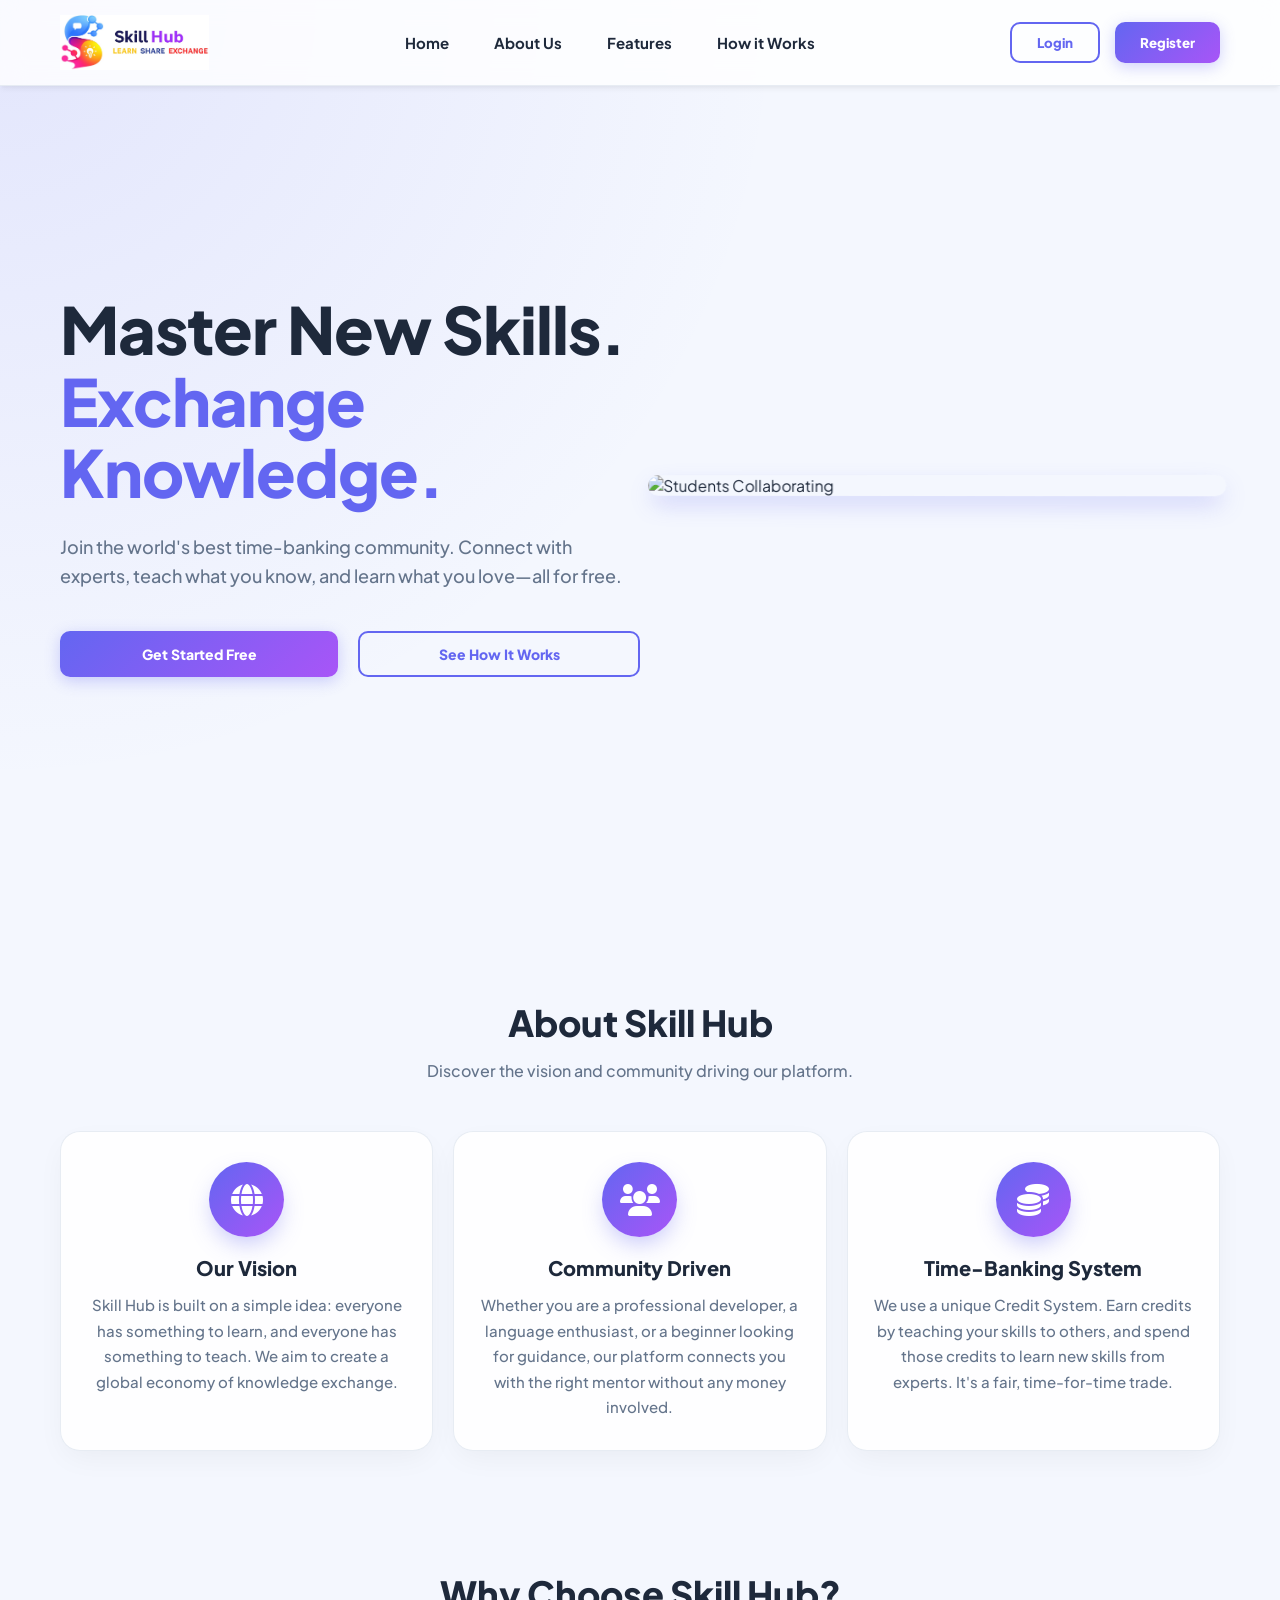
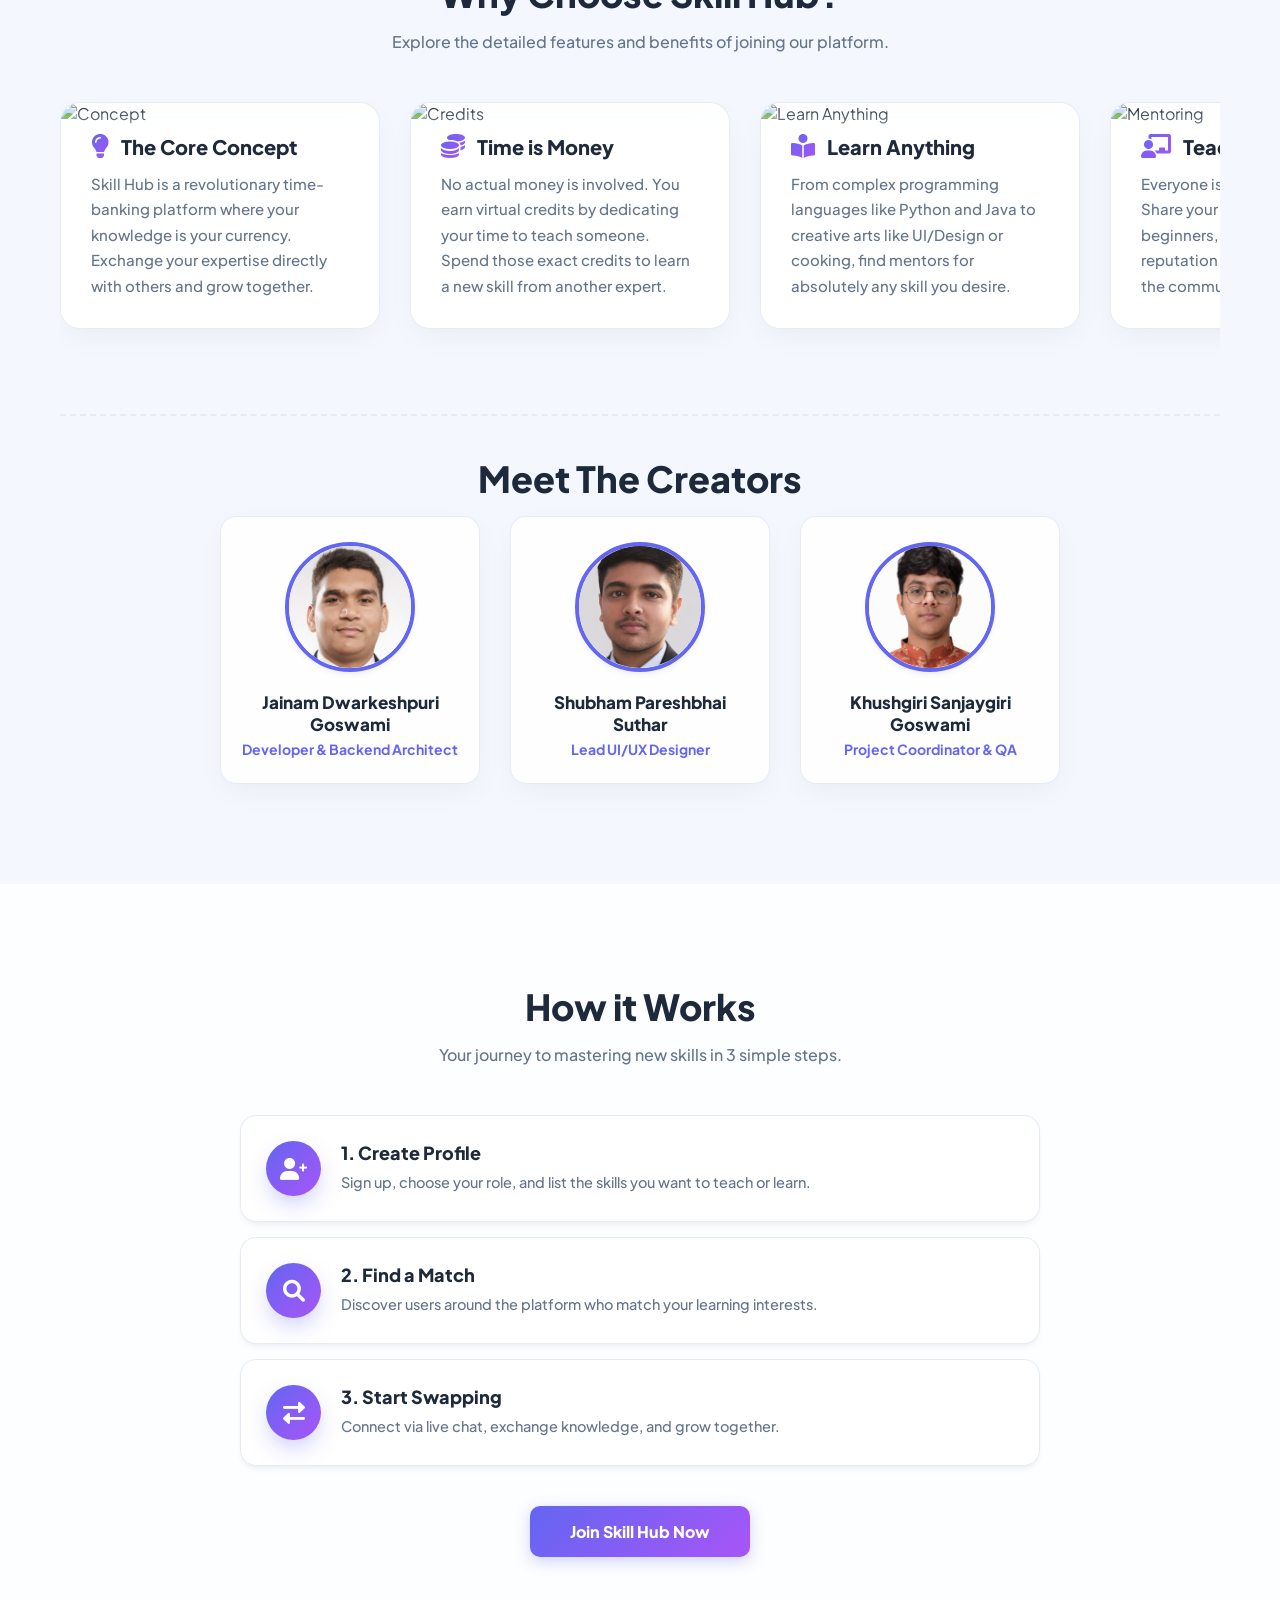
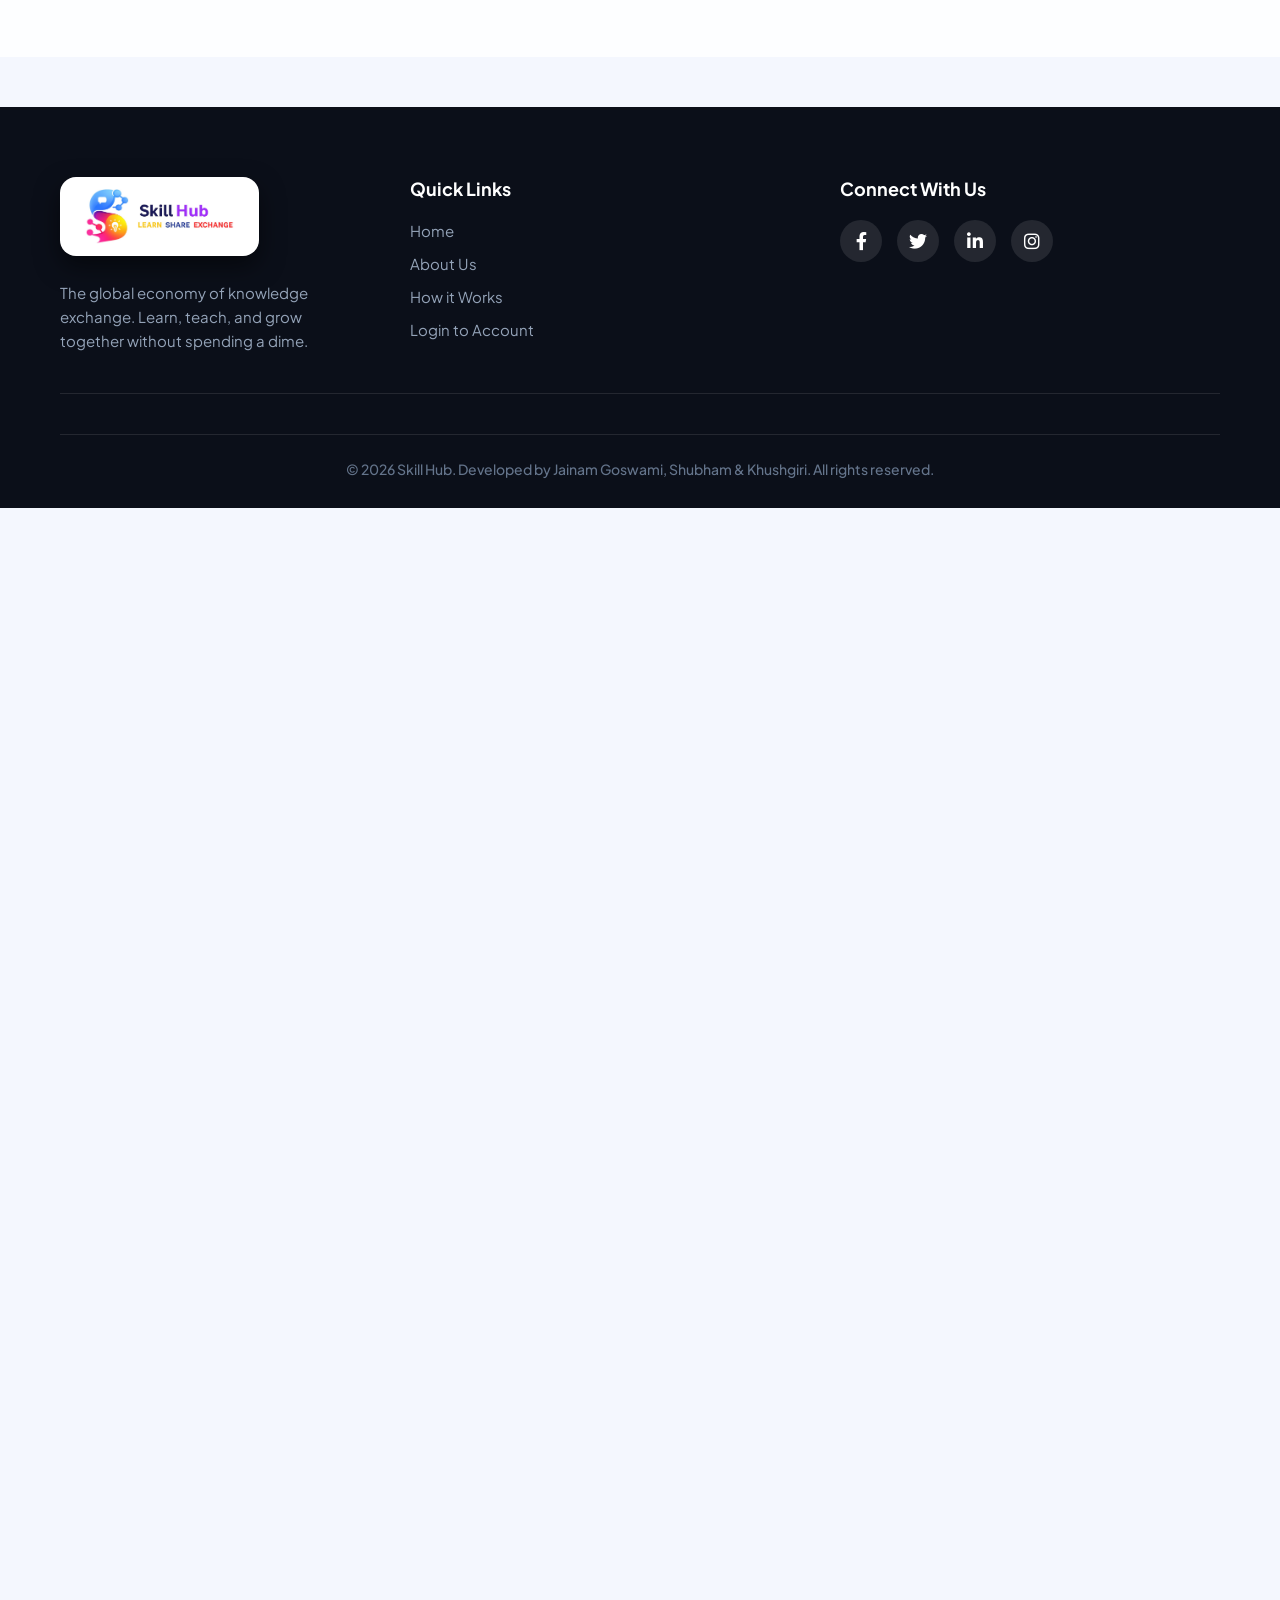
==== dashboard.html @ 265a7695 "Add files via upload" ====
<!DOCTYPE html>
<html lang="en">
<head>
    <meta charset="UTF-8">
    <meta name="viewport" content="width=device-width, initial-scale=1.0">
    <title>Skill Hub - Dashboard</title>
    <link href="https://cdnjs.cloudflare.com/ajax/libs/font-awesome/6.0.0/css/all.min.css" rel="stylesheet">
    <link href="https://fonts.googleapis.com/css2?family=Montserrat:wght@400;500;600;700;800&display=swap" rel="stylesheet">
    <link rel="stylesheet" href="style.css">
</head>
<body>

    <div id="sidebarOverlay" class="sidebar-overlay" onclick="toggleMobileMenu()"></div>

    <div id="dashboardWrapper">
        <div class="sidebar">
            <div class="sidebar-logo" style="padding-left: 0; display: flex; align-items: center; justify-content: center; margin-bottom: 30px; margin-top: 15px; cursor: pointer; text-decoration: none;">
                <div style="display: flex; align-items: center; justify-content: center; transition: 0.3s; width: 100%;" onmouseover="this.style.transform='scale(1.05)'" onmouseout="this.style.transform='scale(1)'">
                    <img src="logo.jpeg" alt="Skill Hub" style="height: 70px; width: auto; max-width: 95%; object-fit: contain; mix-blend-mode: multiply;">
                </div>
            </div>
            
            <div class="menu-label">Menu</div>
            <ul class="sidebar-menu">
                <li><a onclick="switchDashView('view-dashboard', this)" class="active"><i class="fas fa-chart-pie"></i> Overview</a></li>
                <li><a onclick="switchDashView('view-find-skills', this)"><i class="fas fa-search"></i> Discover Skills</a></li>
                <li><a onclick="switchDashView('view-active-swaps', this)"><i class="fas fa-handshake"></i> My Swaps</a></li>
                <li><a onclick="switchDashView('view-messages', this)"><i class="fas fa-comment-dots"></i> Live Chat</a></li>
            </ul>
            <div class="menu-label" style="margin-top: 15px;">Preferences</div>
            <ul class="sidebar-menu">
                <li><a onclick="switchDashView('view-settings', this)"><i class="fas fa-sliders-h"></i> Settings</a></li>
                <li><a id="navProfileLink" onclick="openMyProfile(this)"><i class="fas fa-user-circle"></i> My Profile</a></li>
            </ul>
            
            <div style="position: relative; margin-top: auto; width: 100%;">
                <a href="#" class="sidebar-menu logout-btn" onclick="showLogoutConfirm(event)" style="margin-top: 0;">
                    <i class="fas fa-sign-out-alt"></i> Sign Out
                </a>
                
                <div id="logoutConfirmBox" style="display: none; position: absolute; bottom: calc(100% + 10px); left: 0; width: 100%; background: var(--bg-card); border: 1px solid #ef4444; border-radius: 8px; padding: 12px; box-shadow: 0 5px 15px rgba(239, 68, 68, 0.2); z-index: 100; flex-direction: column; gap: 10px; text-align: center;">
                    <span style="font-size: 13px; font-weight: 700; color: var(--text-main);">Ready to leave?</span>
                    <div style="display: flex; gap: 8px; justify-content: center;">
                        <button onclick="logout()" style="flex: 1; padding: 6px; border-radius: 6px; border: none; background: #ef4444; color: white; cursor: pointer; font-weight: bold; font-size: 12px; transition: 0.2s;">Yes</button>
                        <button onclick="hideLogoutConfirm()" style="flex: 1; padding: 6px; border-radius: 6px; border: 1px solid var(--border-color); background: var(--bg-input); color: var(--text-main); cursor: pointer; font-weight: bold; font-size: 12px; transition: 0.2s;">No</button>
                    </div>
                </div>
            </div>
        </div>

        <div class="main-content">
            <div class="dashboard-header">
                
                <div class="header-left" style="display: flex; align-items: center; gap: 15px; flex: 1; max-width: 600px;">
                    <button id="mobileMenuBtn" class="icon-btn mobile-menu-btn" onclick="toggleMobileMenu()"><i class="fas fa-bars"></i></button>
                    <div class="search-bar" style="width: 100%;">
                        <i class="fas fa-search"></i>
                        <input type="text" id="globalSearchInput" placeholder="Search skills, users, or topics..." autocomplete="off" oninput="handleGlobalSearch(this.value)">
                    </div>
                </div>
                
                <div class="header-actions">
                    <div class="icon-btn" onclick="switchDashView('view-notifications', null)" title="Alerts">
                        <i class="far fa-bell"></i><span class="badge" id="notiBadge">0</span>
                    </div>
                    <div class="user-profile-mini" onclick="openMyProfile(document.getElementById('navProfileLink'))" title="Manage Profile">
                        <img id="dashUserPic" src="" alt="User">
                        <div class="details"><span class="name" id="dashUserName"></span><span class="role">Member</span></div>
                    </div>
                </div>
            </div>

            <div class="dashboard-body">
                
                <div id="view-dashboard" class="view-section active">
                    <div class="dashboard-title-row"><h2>Platform Overview</h2></div>
                    
                    <div class="metrics-grid" style="grid-template-columns: repeat(auto-fit, minmax(200px, 1fr));">
                        
                        <div class="metric-card purple"><div class="metric-top"><span class="metric-title">Available Credits</span><div class="metric-icon"><i class="fas fa-coins"></i></div></div><div class="metric-value" id="statCredits">5</div></div>
                        <div class="metric-card blue"><div class="metric-top"><span class="metric-title">Active Swaps</span><div class="metric-icon"><i class="fas fa-sync-alt"></i></div></div><div class="metric-value" id="statSwaps">0</div></div>
                        
                        <div class="metric-card" style="cursor:pointer; border: 1px solid #ec4899; box-shadow: 0 4px 15px rgba(236,72,153,0.15);" onclick="openAcquiredSkillsModal()">
                            <div class="metric-top">
                                <span class="metric-title">Skills Acquired</span>
                                <div class="metric-icon" style="background: linear-gradient(135deg, rgba(236, 72, 153, 0.2), rgba(219, 39, 119, 0.2)); color: #ec4899;"><i class="fas fa-graduation-cap"></i></div>
                            </div>
                            <div class="metric-value" id="statAcquired">0</div>
                            <p style="font-size: 11px; color: #ec4899; margin-top: 5px; font-weight: 700;">Click to add to profile</p>
                        </div>
                        
                        <div class="metric-card green"><div class="metric-top"><span class="metric-title">Total Visitors</span><div class="metric-icon"><i class="fas fa-eye"></i></div></div><div class="metric-value" id="statVisitors">0</div></div>
                        <div class="metric-card orange"><div class="metric-top"><span class="metric-title">Total Users</span><div class="metric-icon"><i class="fas fa-users"></i></div></div><div class="metric-value" id="statUsers">0</div></div>
                    </div>
                    
                    <div class="dashboard-split-grid" style="display: grid; grid-template-columns: 2fr 1fr; gap: 20px;">
                        <div class="chart-section" style="margin-bottom: 0;">
                            <div class="chart-header"><h3>🔥 Trending Skills on Platform</h3></div>
                            <div class="skills-list" id="trendingSkillsList" style="margin-top: 10px;"></div>
                        </div>
                        <div class="chart-section" style="margin-bottom: 0;">
                            <div class="chart-header"><h3>⚡ Quick Actions</h3></div>
                            <div style="display:flex; flex-direction: column; gap: 15px; margin-top: 15px;">
                                <button class="btn-solid" onclick="switchDashView('view-find-skills', document.querySelectorAll('.sidebar-menu a')[1])"><i class="fas fa-search"></i> Find Mentors</button>
                                <button class="btn-outline" onclick="openMyProfile(document.getElementById('navProfileLink'))"><i class="fas fa-plus"></i> Add New Skill</button>
                            </div>
                        </div>
                    </div>

                    <div class="chart-section" style="margin-top: 25px; margin-bottom: 0;">
                        <div class="chart-header"><h3>🤖 AI Troubleshooter</h3></div>
                        <p style="color: var(--text-muted); font-size: 14px; margin-bottom: 15px;">Ask me anything about the platform, bugs, or how to use features!</p>
                        
                        <div id="aiChatBox" class="chat-box" style="height: 250px; overflow-y: auto; background: var(--bg-input); border-radius: 12px; padding: 15px; border: 1px solid var(--border-color); margin-bottom: 15px; display: flex; flex-direction: column; gap: 10px;">
                            <div class="chat-bubble received" style="align-self: flex-start; background: var(--bg-card); border: 1px solid var(--border-color); color: var(--text-main); padding: 10px 15px; border-radius: 14px; font-size: 14px;">Hi! I'm your Smart Assistant. How can I help you today?</div>
                        </div>

                        <div style="display: flex; gap: 10px;">
                            <input type="text" id="aiUserInput" placeholder="Type your problem here..." autocomplete="off" style="flex: 1; padding: 12px 15px; border-radius: 10px; border: 2px solid var(--border-color); background: var(--bg-card); color: var(--text-main); outline: none; font-size: 14px;" onkeydown="if(event.key === 'Enter') sendAIMessage()">
                            <button onclick="sendAIMessage()" class="btn-solid" style="width: auto; padding: 0 20px; margin: 0; border-radius: 10px;"><i class="fas fa-paper-plane"></i></button>
                        </div>

                        <div class="suggestions" style="margin-top: 15px; display: flex; gap: 10px; flex-wrap: wrap;">
                            <button onclick="quickAIMsg('Login issue')" class="skill-tag" style="border: none; cursor: pointer; padding: 6px 12px; font-size: 12px; height: auto;">Login issue</button>
                            <button onclick="quickAIMsg('Video not working')" class="skill-tag" style="border: none; cursor: pointer; padding: 6px 12px; font-size: 12px; height: auto;">Video not working</button>
                            <button onclick="quickAIMsg('How to earn credits?')" class="skill-tag" style="border: none; cursor: pointer; padding: 6px 12px; font-size: 12px; height: auto;">How to earn credits?</button>
                        </div>
                    </div>
                </div>

                <div id="view-find-skills" class="view-section">
                    <div class="dashboard-title-row"><h2>Discover Skills</h2></div>
                    <div class="dynamic-grid" id="discoverGrid"></div>
                </div>

                <div id="view-active-swaps" class="view-section">
                    <div class="dashboard-title-row"><h2>My Swaps</h2></div>
                    <div class="chart-section" style="background:transparent; border:none; padding:0; box-shadow:none;">
                        <h3 style="margin-bottom: 15px; color: var(--text-main); font-size: 18px;">Your Active & Pending Swaps</h3>
                        <div id="mySwapsList"></div>
                    </div>
                </div>

                <div id="view-messages" class="view-section">
                    <div class="dashboard-title-row"><h2>Live Chat</h2></div>
                    <div class="chat-container">
                        <div class="chat-sidebar" id="chatList"></div>
                        <div class="chat-window">
                            
                            <div class="chat-header" style="display:flex; justify-content:space-between; width:100%;">
                                <div style="display:flex; align-items:center; gap:15px;">
                                    <img id="chatPartnerPic" src="https://cdn-icons-png.flaticon.com/512/149/149071.png" style="display:none;">
                                    <div>
                                        <h3 id="chatPartnerName">Select a conversation</h3>
                                        <span id="chatPartnerStatus" class="status-indicator"></span>
                                    </div>
                                </div>
                                <button id="videoCallBtn" style="display:none; background:var(--primary-gradient); color:white; border:none; padding:8px 15px; border-radius:10px; cursor:pointer; font-weight:bold; box-shadow:var(--shadow-sm); transition:0.3s;"><i class="fas fa-video"></i> Video Call</button>
                            </div>

                            <div class="chat-messages" id="chatMessages">
                                <div style="text-align:center; color:var(--text-muted); margin:auto;">Select a user to start messaging</div>
                            </div>
                            <div class="chat-input-area" id="chatInputArea" style="display:none;">
                                <input type="text" id="chatMessageInput" placeholder="Type a message..." autocomplete="off" onkeydown="if(event.key === 'Enter') sendLiveMessage()">
                                <button onclick="sendLiveMessage()"><i class="fas fa-paper-plane"></i></button>
                            </div>
                        </div>
                    </div>
                </div>

                <div id="view-notifications" class="view-section">
                    <div class="dashboard-title-row"><h2>System Notifications</h2></div>
                    <div id="notificationsList"></div>
                </div>

                <div id="view-profile" class="view-section">
                    <div class="dashboard-title-row"><h2>Manage Profile</h2></div>
                    <div class="chart-section" style="max-width: 700px;">
                        <form onsubmit="handleProfileUpdate(event)" autocomplete="off">
                            <div class="profile-pic-wrapper">
                                <div class="profile-pic-container" onclick="document.getElementById('editProfileInput').click()">
                                    <img id="editProfilePreview" src="" alt="Profile">
                                </div>
                                <input type="file" id="editProfileInput" accept="image/*" onchange="previewEditImage(event)" style="display:none;">
                                <div style="display: flex; gap: 20px; margin-top: 15px; justify-content: center;">
                                    <div class="add-photo-btn" onclick="document.getElementById('editProfileInput').click()" style="margin-top: 0;"><i class="fas fa-image"></i> Upload File</div>
                                    <div class="add-photo-btn" onclick="startCamera()" style="margin-top: 0; color: #10b981;"><i class="fas fa-camera"></i> Live Camera</div>
                                </div>
                            </div>
                            <div style="display: grid; grid-template-columns: 1fr 1fr; gap: 20px;">
                                <div class="input-group" style="margin-bottom: 0;"><i class="fas fa-user left-icon"></i><input type="text" id="editName" autocomplete="off" required></div>
                                <div class="input-group" style="margin-bottom: 0;"><i class="fas fa-envelope left-icon"></i><input type="email" id="editEmail" autocomplete="off" required></div>
                                <div class="input-group" style="margin-bottom: 0;"><i class="fas fa-phone left-icon"></i><input type="tel" id="editPhone" autocomplete="off" required></div>
                                <div class="input-group" style="margin-bottom: 0;"><i class="fas fa-map-marker-alt left-icon"></i><input type="text" id="editAddress" autocomplete="off" required></div>
                            </div>
                            <div class="input-group" style="margin-top: 20px;">
                                <i class="fas fa-laptop-code left-icon"></i>
                                <input type="text" id="editSkillInput" placeholder="Add a new skill & Press Enter" autocomplete="off">
                            </div>
                            <div id="editSkillsList" class="skills-list"></div>
                            <button type="submit" class="btn-submit" style="width: auto; padding: 12px 30px;">Update Profile</button>
                        </form>
                    </div>
                </div>

                <div id="view-settings" class="view-section">
                    <div class="dashboard-title-row"><h2>Account Settings</h2></div>
                    <div class="settings-grid">
                        <div class="chart-section">
                            <h3 class="settings-title"><i class="fas fa-paint-roller" style="color: var(--primary-color);"></i> Appearance & Theme</h3>
                            <div class="setting-row">
                                <div><h4>Dark Mode</h4><p>Switch between light and dark backgrounds.</p></div>
                                <label class="switch"><input type="checkbox" id="darkModeToggle" onchange="toggleDarkMode()"><span class="slider"></span></label>
                            </div>
                            <div style="margin-top: 20px;">
                                <h4 style="color: var(--text-main); font-size: 14px; margin-bottom: 5px; font-weight: 700;">Brand Color</h4>
                                <div style="display: flex; gap: 15px; margin-top: 10px;">
                                    <div class="color-dot" style="background: #4f46e5;" onclick="changeThemeColor('#4f46e5', '#4338ca', 'rgba(79, 70, 229, 0.1)')"></div>
                                    <div class="color-dot" style="background: #2563eb;" onclick="changeThemeColor('#2563eb', '#1d4ed8', 'rgba(37, 99, 235, 0.1)')"></div>
                                    <div class="color-dot" style="background: #059669;" onclick="changeThemeColor('#059669', '#047857', 'rgba(5, 150, 105, 0.1)')"></div>
                                    <div class="color-dot" style="background: #db2777;" onclick="changeThemeColor('#db2777', '#be185d', 'rgba(219, 39, 119, 0.1)')"></div>
                                </div>
                            </div>
                        </div>

                        <div class="chart-section">
                            <h3 class="settings-title"><i class="fas fa-shield-alt" style="color: var(--primary-color);"></i> Security & Privacy</h3>
                            <div class="setting-row">
                                <div><h4>Public Profile</h4><p>Let others see your skills on Discover page.</p></div>
                                <label class="switch"><input type="checkbox" id="publicProfileToggle" onchange="togglePublicProfile(this.checked)"><span class="slider"></span></label>
                            </div>
                            <div class="setting-row">
                                <div><h4>Two-Factor Authentication (2FA)</h4><p>Receive an OTP to login securely.</p></div>
                                <label class="switch"><input type="checkbox" id="toggle2FA" onchange="update2FASetting(this.checked)"><span class="slider"></span></label>
                            </div>
                            <div style="margin-top: 25px; border-top: 1px solid var(--border-color); padding-top: 20px;">
                                <h4>Change Password</h4>
                                <p style="font-size: 12px; color: var(--text-muted); margin-bottom: 15px;">We will send an OTP to your email.</p>
                                <button id="startPassChangeBtn" class="btn-outline" style="width: auto; padding: 8px 16px; margin-top: 0; font-size: 13px;" onclick="initiatePasswordChange()">Send Email OTP</button>
                                
                                <div id="passwordChangeForm" class="hidden" style="margin-top: 20px; background: var(--bg-input); padding: 20px; border-radius: 8px; border: 1px solid var(--border-color);">
                                    <div class="input-group" style="margin-bottom: 15px;">
                                        <i class="fas fa-key left-icon"></i><input type="text" id="passChangeOTP" placeholder="Enter 6-digit OTP sent to Email" autocomplete="off">
                                    </div>
                                    <div class="input-group" style="margin-bottom: 15px;">
                                        <i class="fas fa-lock left-icon"></i><input type="password" id="newPassInput" placeholder="Enter New Password" autocomplete="new-password">
                                        <i class="fas fa-eye eye-icon" onclick="togglePass('newPassInput', this)"></i>
                                    </div>
                                    <button class="btn-submit" style="padding: 10px; font-size: 14px; margin-top: 0;" onclick="verifyAndChangePassword()">Update Password</button>
                                    <p id="passChangeMsg" style="font-size: 13px; font-weight: 600; margin-top: 10px;"></p>
                                </div>
                            </div>
                            <div style="margin-top: 30px; padding-top: 20px; border-top: 1px solid #fca5a5;">
                                <h4 style="color: #ef4444;">Danger Zone</h4>
                                <p style="font-size: 12px; color: var(--text-muted); margin-bottom: 10px;">Permanently delete your account.</p>
                                <button class="danger-btn" onclick="deleteAccount()">Delete Account</button>
                            </div>
                        </div>
                    </div>
                </div>

            </div>
        </div>
    </div>

    <div id="acquiredSkillsModal" class="hidden" style="position: fixed; top: 0; left: 0; width: 100%; height: 100%; background: rgba(0,0,0,0.8); z-index: 999999; display:none; align-items: center; justify-content: center; backdrop-filter: blur(8px);">
        <div class="crisp-card" style="width: 90%; max-width: 500px; padding: 30px; position: relative; animation: popIn 0.3s ease;">
            <i class="fas fa-times" style="position: absolute; top: 20px; right: 20px; cursor: pointer; color: var(--text-muted);" onclick="closeAcquiredSkillsModal()"></i>
            <h2 style="margin-bottom: 10px; color: #ec4899;"><i class="fas fa-graduation-cap"></i> Skills Acquired</h2>
            <p style="color: var(--text-muted); font-size: 14px; margin-bottom: 20px;">Skills you have learned. Click 'Add' to start teaching them!</p>
            <div id="acquiredListContainer" style="display: flex; flex-direction: column; gap: 10px; max-height: 300px; overflow-y: auto; padding-right: 10px;">
                </div>
            <div style="margin-top: 25px; border-top: 1px solid var(--border-color); padding-top: 20px; display: flex; justify-content: flex-end;">
                <button class="btn-outline" style="width: auto; margin-top: 0; border-color: #ec4899; color: #ec4899;" onclick="closeAcquiredSkillsModal()">Close</button>
            </div>
        </div>
    </div>

    <div id="topicSelectionModal" class="hidden" style="position: fixed; top: 0; left: 0; width: 100%; height: 100%; background: rgba(0,0,0,0.8); z-index: 999999; display:none; align-items: center; justify-content: center; backdrop-filter: blur(8px);">
        <div class="crisp-card" style="width: 90%; max-width: 500px; padding: 30px; position: relative; animation: popIn 0.3s ease;">
            <i class="fas fa-times" style="position: absolute; top: 20px; right: 20px; cursor: pointer; color: var(--text-muted);" onclick="closeTopicModal()"></i>
            <h2 style="margin-bottom: 10px; color: var(--primary-color);">Select a Topic</h2>
            <p style="color: var(--text-muted); font-size: 14px; margin-bottom: 20px;">What part of <strong id="modalSkillName">Skill</strong> would you like to learn?</p>
            <div id="topicListContainer" style="display: flex; flex-direction: column; gap: 10px; max-height: 300px; overflow-y: auto; padding-right: 10px;">
            </div>
            <div style="margin-top: 25px; border-top: 1px solid var(--border-color); padding-top: 20px; display: flex; justify-content: flex-end;">
                <button class="btn-outline" style="width: auto; margin-top: 0;" onclick="closeTopicModal()">Cancel</button>
            </div>
        </div>
    </div>

    <div id="scheduleModal" class="hidden" style="position: fixed; top: 0; left: 0; width: 100%; height: 100%; background: rgba(0,0,0,0.8); z-index: 999999; display:none; align-items: flex-end; justify-content: center; backdrop-filter: blur(8px);">
        <div class="app-modal-card">
            <i class="fas fa-minus" style="position: absolute; top: 10px; left: 50%; transform: translateX(-50%); font-size: 24px; color: var(--text-muted); opacity: 0.5;"></i>
            <i class="fas fa-times" style="position: absolute; top: 20px; right: 20px; cursor: pointer; color: var(--text-muted);" onclick="closeScheduleModal()"></i>
            <h2 style="margin-bottom: 10px; color: var(--primary-color); margin-top: 15px;"><i class="fas fa-calendar-check"></i> Schedule Session</h2>
            <p style="color: var(--text-muted); font-size: 14px; margin-bottom: 25px;">Select a convenient date and time to teach this skill. The learner will have to confirm this time.</p>

            <div class="schedule-inputs">
                <input type="date" id="scheduleDate" required>
                <input type="time" id="scheduleTime" required>
            </div>

            <div style="margin-top: 25px; border-top: 1px solid var(--border-color); padding-top: 20px; display: flex; justify-content: space-between; align-items: center;">
                <button class="btn-outline" style="width: auto; margin-top: 0; padding: 10px 20px;" onclick="closeScheduleModal()">Cancel</button>
                <button class="btn-solid" style="width: auto; margin-top: 0; padding: 10px 20px;" onclick="confirmSchedule()">Send Request</button>
            </div>
        </div>
    </div>

    <div id="reviewModal" class="hidden" style="position: fixed; top: 0; left: 0; width: 100%; height: 100%; background: rgba(0,0,0,0.8); z-index: 999999; display:none; align-items: center; justify-content: center; backdrop-filter: blur(8px);">
        <div class="crisp-card" style="width: 90%; max-width: 400px; padding: 30px; position: relative; animation: popIn 0.3s ease;">
            <i class="fas fa-times" style="position: absolute; top: 20px; right: 20px; cursor: pointer; color: var(--text-muted);" onclick="closeReviewModal()"></i>
            <h2 style="margin-bottom: 10px; color: var(--primary-color);">Rate Your Session</h2>
            <p style="color: var(--text-muted); font-size: 14px; margin-bottom: 20px;">Please rate your experience with <strong id="reviewPartnerName"></strong>. This is compulsory to end the session.</p>
            
            <div style="display: flex; justify-content: center; gap: 10px; margin-bottom: 20px;" id="starRatingContainer">
                <i class="far fa-star review-star" id="star-1" onclick="setRating(1)" style="font-size: 30px; cursor: pointer; color: #fbbf24;"></i>
                <i class="far fa-star review-star" id="star-2" onclick="setRating(2)" style="font-size: 30px; cursor: pointer; color: #fbbf24;"></i>
                <i class="far fa-star review-star" id="star-3" onclick="setRating(3)" style="font-size: 30px; cursor: pointer; color: #fbbf24;"></i>
                <i class="far fa-star review-star" id="star-4" onclick="setRating(4)" style="font-size: 30px; cursor: pointer; color: #fbbf24;"></i>
                <i class="far fa-star review-star" id="star-5" onclick="setRating(5)" style="font-size: 30px; cursor: pointer; color: #fbbf24;"></i>
            </div>
            <input type="hidden" id="selectedRating" value="0">
            
            <textarea id="reviewComment" placeholder="Write a short review... (Optional)" style="width: 100%; height: 80px; padding: 10px; border-radius: 8px; border: 1px solid var(--border-color); background: var(--bg-input); color: var(--text-main); outline: none; margin-bottom: 20px;"></textarea>
            
            <button id="submitReviewBtn" class="btn-solid" style="width: 100%; padding: 12px; margin: 0;" onclick="submitReviewAndEnd()">Submit & End Session</button>
        </div>
    </div>

    <div id="cameraModal" class="hidden" style="position: fixed; top: 0; left: 0; width: 100%; height: 100%; background: rgba(0,0,0,0.85); z-index: 99999; flex-direction: column; align-items: center; justify-content: center;">
        <h3 style="color: white; margin-bottom: 20px; font-size: 24px;">Smile! 😊</h3>
        <video id="cameraFeed" autoplay playsinline style="width: 100%; max-width: 320px; border-radius: 50%; aspect-ratio: 1/1; object-fit: cover; border: 4px solid #10b981; background: #000; transform: scaleX(-1);"></video>
        <div style="display: flex; gap: 20px; margin-top: 30px;">
            <button type="button" class="btn-submit" onclick="takeSnapshot()" style="width: auto; padding: 12px 25px; margin: 0; background: #10b981;"><i class="fas fa-camera"></i> Capture</button>
            <button type="button" class="btn-submit" onclick="stopCamera()" style="width: auto; padding: 12px 25px; margin: 0; background: #ef4444;"><i class="fas fa-times"></i> Cancel</button>
        </div>
    </div>

    <div id="incomingCallModal" style="display:none; position: fixed; top: 30px; right: 30px; background: var(--bg-card); padding: 25px; border-radius: 15px; border: 2px solid var(--primary-color); box-shadow: 0 10px 30px rgba(99, 102, 241, 0.4); z-index: 999999; flex-direction: column; align-items: center; gap: 15px; animation: slideInRight 0.3s ease;">
        <div style="display: flex; align-items: center; gap: 15px;">
            <div style="width: 50px; height: 50px; background: var(--primary-light); color: var(--primary-color); border-radius: 50%; display: flex; align-items: center; justify-content: center; font-size: 24px; animation: popIn 1s infinite alternate;"><i class="fas fa-video"></i></div>
            <div>
                <h4 style="color: var(--text-main); margin-bottom: 5px;">Incoming Video Call</h4>
                <p id="callerNameText" style="color: var(--text-muted); font-size: 14px; font-weight: bold;">User is calling...</p>
            </div>
        </div>
        <div style="display: flex; gap: 10px; width: 100%;">
            <button onclick="acceptCall()" style="flex: 1; padding: 10px; background: #10b981; color: white; border: none; border-radius: 8px; font-weight: bold; cursor: pointer; box-shadow: 0 4px 10px rgba(16,185,129,0.3);"><i class="fas fa-phone"></i> Accept</button>
            <button onclick="rejectCall()" style="flex: 1; padding: 10px; background: #ef4444; color: white; border: none; border-radius: 8px; font-weight: bold; cursor: pointer; box-shadow: 0 4px 10px rgba(239,68,68,0.3);"><i class="fas fa-phone-slash"></i> Decline</button>
        </div>
    </div>

    <div id="videoCallModal" style="display:none; position: fixed; top: 0; left: 0; width: 100%; height: 100%; background: rgba(11,15,25,0.95); z-index: 9999999; flex-direction: column; align-items: center; justify-content: center; backdrop-filter: blur(10px);">
        
        <div id="smartNotesPanel" class="notes-panel" style="display:none;">
            <div style="display:flex; justify-content:space-between; align-items:center; margin-bottom:10px;">
                <h3 style="color:#10b981; font-size:16px; margin:0;"><i class="fas fa-book-open"></i> AI Smart Notes</h3>
                <i class="fas fa-times" style="color:white; cursor:pointer; font-size:18px;" onclick="toggleNotesPanel()"></i>
            </div>
            <div class="notes-img-container">
                <img id="currentNoteImg" src="" style="max-width:100%; max-height:100%; object-fit:contain; width: 100%;">
            </div>
            <div style="display:flex; justify-content:space-between; align-items:center;">
                <button onclick="prevNote()" class="notes-btn"><i class="fas fa-chevron-left"></i> Prev</button>
                <span id="notePageIndicator" style="color:white; font-size:13px; font-weight:bold;">0 / 0</span>
                <button onclick="nextNote()" class="notes-btn">Next <i class="fas fa-chevron-right"></i></button>
            </div>
            
            <div style="text-align: center; margin-top: 15px;">
                <button onclick="downloadCurrentNote()" class="btn-solid" style="width:auto; padding:8px 20px; font-size:13px; border-radius:8px;"><i class="fas fa-file-pdf"></i> Download PDF</button>
            </div>
        </div>
        <input type="file" id="notesUploader" accept="image/*" multiple style="display:none;" onchange="handleNotesUpload(event)">

        <h2 id="callStatusText" style="color: white; margin-bottom: 20px;">Calling...</h2>
        <div style="position: relative; width: 90%; max-width: 1000px; height: 70vh; background: #000; border-radius: 20px; overflow: hidden; box-shadow: 0 10px 40px rgba(0,0,0,0.6); border: 1px solid rgba(255,255,255,0.1);">
            <video id="remoteVideo" autoplay playsinline style="width: 100%; height: 100%; object-fit: cover;"></video>
            <video id="localVideo" autoplay playsinline muted style="position: absolute; bottom: 20px; right: 20px; width: 150px; height: 200px; object-fit: cover; border-radius: 12px; border: 3px solid var(--primary-color); background: #222; transform: scaleX(-1); box-shadow: 0 5px 15px rgba(0,0,0,0.5);"></video>
        </div>
        
        <div id="aiTranslatorControls" style="background: rgba(15, 23, 42, 0.85); padding: 10px 20px; border-radius: 12px; display: flex; gap: 15px; align-items: center; justify-content: center; margin-top: 20px; border: 1px solid rgba(255,255,255,0.2);">
            <div>
                <label style="color: #94a3b8; font-size: 11px; display: block; margin-bottom: 3px;">I Speak:</label>
                <select id="myLanguage" style="background: #1e293b; color: white; border: 1px solid #475569; border-radius: 5px; padding: 5px; font-size: 12px; outline: none;">
                    <option value="hi-IN">Hindi</option>
                    <option value="en-US">English</option>
                    <option value="gu-IN">Gujarati</option>
                </select>
            </div>
            
            <div>
                <label style="color: #94a3b8; font-size: 11px; display: block; margin-bottom: 3px;">Translate To:</label>
                <select id="targetLanguage" style="background: #1e293b; color: white; border: 1px solid #475569; border-radius: 5px; padding: 5px; font-size: 12px; outline: none;">
                    <option value="en-US">English</option>
                    <option value="hi-IN">Hindi</option>
                    <option value="gu-IN">Gujarati</option>
                </select>
            </div>

            <button id="toggleAIBtn" onclick="toggleAITranslator()" style="background: var(--primary-color); color: white; border: none; padding: 10px 15px; border-radius: 8px; cursor: pointer; font-weight: 600; font-size: 13px; transition: 0.3s; margin-top: 10px;">
                <i class="fas fa-robot"></i> AI OFF
            </button>
        </div>
        
        <div style="display: flex; gap: 30px; margin-top: 30px;">
            
            <button id="uploadNotesBtn" onclick="document.getElementById('notesUploader').click()" style="width: 65px; height: 65px; border-radius: 50%; border: none; background: #3b82f6; color: white; font-size: 24px; cursor: pointer; box-shadow: 0 5px 15px rgba(59,130,246,0.4); transition: 0.3s; display: none; align-items: center; justify-content: center; position: relative;" title="Upload Notes"><i class="fas fa-upload"></i></button>
            <button id="viewNotesBtn" onclick="toggleNotesPanel()" style="width: 65px; height: 65px; border-radius: 50%; border: none; background: #10b981; color: white; font-size: 24px; cursor: pointer; box-shadow: 0 5px 15px rgba(16,185,129,0.4); transition: 0.3s; display: none; align-items: center; justify-content: center; position: relative;" title="View Notes"><i class="fas fa-book"></i><span id="notesBadge" style="position:absolute; top:-2px; right:-2px; background:#ef4444; width:18px; height:18px; border-radius:50%; font-size:11px; display:none; align-items:center; justify-content:center; border:2px solid #000;">!</span></button>

            <button id="toggleMicBtn" onclick="toggleMic()" style="width: 65px; height: 65px; border-radius: 50%; border: none; background: var(--bg-card); color: var(--primary-color); font-size: 24px; cursor: pointer; box-shadow: 0 5px 15px rgba(0,0,0,0.2); transition: 0.3s; display: flex; align-items: center; justify-content: center;"><i class="fas fa-microphone"></i></button>
            
            <button id="toggleCamBtn" onclick="toggleCamera()" style="width: 65px; height: 65px; border-radius: 50%; border: none; background: var(--bg-card); color: var(--primary-color); font-size: 24px; cursor: pointer; box-shadow: 0 5px 15px rgba(0,0,0,0.2); transition: 0.3s; display: flex; align-items: center; justify-content: center;"><i class="fas fa-video"></i></button>
            
            <button onclick="endCall()" style="width: 65px; height: 65px; border-radius: 50%; border: none; background: #ef4444; color: white; font-size: 26px; cursor: pointer; box-shadow: 0 5px 15px rgba(239,68,68,0.4); transition: 0.3s; display: flex; align-items: center; justify-content: center;"><i class="fas fa-phone" style="transform: rotate(135deg);"></i></button>
        </div>
    </div>

  <script src="https://cdn.socket.io/4.7.5/socket.io.min.js"></script>
    <script src="config.js?v=18"></script>
    <script src="dashboard.js?v=18"></script>
</body>
</html>
---- style.css ----
/* =========================================
   PREMIUM SAAS THEME VARIABLES & ALL CSS
   ========================================= */
@import url('https://fonts.googleapis.com/css2?family=Plus+Jakarta+Sans:wght@400;500;600;700;800&display=swap');

html {
    scroll-behavior: smooth; 
}

:root {
    --primary-color: #6366f1; 
    --primary-hover: #4f46e5;
    --primary-gradient: linear-gradient(135deg, #6366f1 0%, #a855f7 100%);
    --primary-light: rgba(99, 102, 241, 0.12);
    
    --bg-main: #f4f7fe; 
    --bg-card: rgba(255, 255, 255, 0.85); 
    --bg-input: #ffffff;
    
    --text-main: #1e293b;
    --text-muted: #64748b;
    --border-color: rgba(226, 232, 240, 0.8);
    
    --sidebar-bg: rgba(255, 255, 255, 0.75);
    --header-bg: rgba(255, 255, 255, 0.8);
    --glass-blur: blur(16px);
    
    --shadow-sm: 0 4px 6px -1px rgba(0, 0, 0, 0.05), 0 2px 4px -1px rgba(0, 0, 0, 0.03);
    --shadow-glow: 0 10px 25px -5px rgba(99, 102, 241, 0.4);
    --shadow-card: 0 10px 30px -5px rgba(0, 0, 0, 0.05);
}

body.dark-theme {
    --bg-main: #0b0f19;
    --bg-card: rgba(17, 24, 39, 0.7);
    --bg-input: rgba(31, 41, 55, 0.8);
    --text-main: #f8fafc;
    --text-muted: #94a3b8;
    --border-color: rgba(255, 255, 255, 0.08);
    --sidebar-bg: rgba(11, 15, 25, 0.85);
    --header-bg: rgba(11, 15, 25, 0.85);
    --shadow-sm: 0 4px 6px -1px rgba(0, 0, 0, 0.3);
    --shadow-card: 0 10px 30px -5px rgba(0, 0, 0, 0.5);
    --shadow-glow: 0 10px 25px -5px rgba(99, 102, 241, 0.5);
}

body.dark-theme .sidebar-logo img {
    filter: brightness(1.2) contrast(1.1);
    background: #ffffff; 
    padding: 5px;
    border-radius: 8px;
    box-shadow: 0 0 15px rgba(255, 255, 255, 0.1);
}

* { margin: 0; padding: 0; box-sizing: border-box; font-family: 'Plus Jakarta Sans', 'Montserrat', sans-serif; }
body { width: 100%; background: var(--bg-main); color: var(--text-main); transition: background 0.4s ease, color 0.4s ease; }

::-webkit-scrollbar { width: 8px; }
::-webkit-scrollbar-track { background: transparent; }
::-webkit-scrollbar-thumb { background: rgba(99, 102, 241, 0.3); border-radius: 10px; }
::-webkit-scrollbar-thumb:hover { background: rgba(99, 102, 241, 0.6); }

/* =======================================
   🟢 NAYA SAAS LANDING PAGE STYLES
   ======================================= */
.saas-navbar {
    position: fixed;
    top: 0; left: 0; width: 100%;
    display: flex; justify-content: space-between; align-items: center;
    padding: 15px 60px;
    background: var(--header-bg); 
    backdrop-filter: blur(12px); -webkit-backdrop-filter: blur(12px);
    border-bottom: 1px solid var(--border-color);
    z-index: 1000;
    box-shadow: var(--shadow-sm);
}

.saas-nav-links { list-style: none; display: flex; gap: 45px; margin: 0; padding: 0; }
.saas-nav-links a { text-decoration: none; color: var(--text-main); font-weight: 700; font-size: 15px; transition: 0.3s; }
.saas-nav-links a:hover { color: var(--primary-color); }

.saas-nav-buttons { display: flex; gap: 15px; }
.nav-btn-outline { padding: 10px 25px; border: 2px solid var(--primary-color); color: var(--primary-color); background: transparent; border-radius: 10px; font-weight: 800; cursor: pointer; transition: 0.3s; }
.nav-btn-outline:hover { background: var(--primary-color); color: white; box-shadow: var(--shadow-glow); }
.nav-btn-solid { padding: 10px 25px; background: var(--primary-gradient); color: white; border: none; border-radius: 10px; font-weight: 800; cursor: pointer; transition: 0.3s; box-shadow: 0 4px 15px rgba(99,102,241,0.3); }
.nav-btn-solid:hover { transform: translateY(-2px); box-shadow: var(--shadow-glow); }

.hero-section {
    display: flex; align-items: center; justify-content: space-between;
    padding: 150px 60px 80px; min-height: 100vh;
    background: radial-gradient(circle at top left, var(--primary-light), transparent 50%);
}
.hero-content { flex: 1; max-width: 600px; }
.hero-content h1 { font-size: 65px; font-weight: 800; line-height: 1.1; margin-bottom: 25px; color: var(--text-main); letter-spacing: -1px;}
.hero-content p { font-size: 18px; color: var(--text-muted); line-height: 1.6; margin-bottom: 40px; font-weight: 500;}
.hero-actions { display: flex; gap: 20px; }
.hero-btn { padding: 16px 35px; font-size: 16px; width: auto; margin: 0; }

.hero-image { flex: 1; display: flex; justify-content: flex-end; }
.hero-image img { width: 100%; max-width: 650px; border-radius: 20px; box-shadow: var(--shadow-glow); transform: perspective(1000px) rotateY(-5deg); transition: 0.5s;}
.hero-image img:hover { transform: perspective(1000px) rotateY(0deg) scale(1.02); }

.landing-section { padding: 100px 60px; }
.section-title { text-align: center; font-size: 36px; font-weight: 800; color: var(--text-main); margin-bottom: 15px; }
.section-subtitle { text-align: center; color: var(--text-muted); margin-bottom: 50px; font-size: 16px; font-weight: 500; }

.about-grid { 
    display: flex; 
    flex-wrap: nowrap; 
    overflow-x: auto; 
    gap: 30px; 
    padding-bottom: 25px; 
    scroll-snap-type: x mandatory; 
    -webkit-overflow-scrolling: touch;
}
.about-grid::-webkit-scrollbar { height: 10px; }
.about-grid::-webkit-scrollbar-track { background: var(--border-color); border-radius: 10px; }
.about-grid::-webkit-scrollbar-thumb { background: var(--primary-color); border-radius: 10px; }

.about-image-card { 
    flex: 0 0 320px; 
    scroll-snap-align: start;
    background: var(--bg-card); 
    backdrop-filter: var(--glass-blur); 
    border: 1px solid var(--border-color); 
    border-radius: 20px; 
    overflow: hidden; 
    box-shadow: var(--shadow-card); 
    transition: all 0.4s ease; 
}
.about-image-card:hover { transform: translateY(-8px); box-shadow: 0 20px 40px -10px rgba(0,0,0,0.15); border-color: rgba(99, 102, 241, 0.3); }
.about-image-card img { width: 100%; height: 200px; object-fit: cover; transition: 0.5s; }
.about-image-card:hover img { transform: scale(1.05); }
.about-image-card .card-content { padding: 30px; background: linear-gradient(to top, var(--bg-card) 80%, transparent); position: relative; z-index: 2; margin-top: -20px; border-radius: 20px 20px 0 0;}
.about-image-card .card-content h3 { font-size: 20px; color: var(--text-main); margin-bottom: 12px; font-weight: 800; display: flex; align-items: center; gap: 12px; }
.about-image-card .card-content h3 i { color: transparent; background: var(--primary-gradient); -webkit-background-clip: text; font-size: 24px; }
.about-image-card .card-content p { font-size: 15px; color: var(--text-muted); line-height: 1.7; font-weight: 500; }

.saas-footer { background: #0b0f19; color: white; padding: 60px 60px 20px; margin-top: 50px; }
.footer-content { display: flex; justify-content: space-between; flex-wrap: wrap; gap: 40px; margin-bottom: 40px; border-bottom: 1px solid rgba(255,255,255,0.1); padding-bottom: 40px; }
.footer-logo-col { max-width: 300px; }
.footer-logo-img { height: 60px; border-radius: 10px; margin-bottom: 15px; background: white; padding: 5px; }
.footer-logo-col p { color: #94a3b8; font-size: 14px; line-height: 1.6; }
.footer-links-col h4, .footer-social-col h4 { font-size: 18px; font-weight: 700; margin-bottom: 20px; color: white; }
.footer-links-col ul { list-style: none; padding: 0; }
.footer-links-col ul li { margin-bottom: 10px; }
.footer-links-col ul li a { color: #94a3b8; text-decoration: none; transition: 0.3s; font-size: 15px; }
.footer-links-col ul li a:hover { color: var(--primary-color); padding-left: 5px; }
.social-icons { display: flex; gap: 15px; }
.social-icons a { width: 40px; height: 40px; border-radius: 50%; background: rgba(255,255,255,0.1); display: flex; align-items: center; justify-content: center; color: white; text-decoration: none; transition: 0.3s; font-size: 18px; }
.social-icons a:hover { background: var(--primary-gradient); transform: translateY(-3px); box-shadow: 0 5px 15px rgba(99,102,241,0.4); }
.footer-bottom { text-align: center; color: #64748b; font-size: 13px; font-weight: 500; }

.back-home-btn { position: absolute; top: 30px; left: 30px; z-index: 100; padding: 10px 20px; background: rgba(255,255,255,0.2); border: 1px solid rgba(255,255,255,0.4); color: white; border-radius: 10px; cursor: pointer; font-weight: bold; backdrop-filter: blur(10px); transition: 0.3s; }
.back-home-btn:hover { background: white; color: var(--primary-color); }


/* ================= Auth Layout (Centered Glassmorphism) ================= */
#authWrapper { 
    display: flex; 
    width: 100%; 
    height: 100vh; 
    overflow: hidden; 
    justify-content: center; 
    align-items: center; 
    position: relative;
}

.left-section { flex: 1.2; background: url('https://images.unsplash.com/photo-1522202176988-66273c2fd55f?q=80&w=2071&auto=format&fit=crop') no-repeat center center/cover; position: relative; display: flex; align-items: center; padding: 80px; color: white; }
.overlay { position: absolute; top: 0; left: 0; width: 100%; height: 100%; background: linear-gradient(135deg, rgba(11, 15, 25, 0.9) 0%, rgba(99, 102, 241, 0.8) 100%); z-index: 1; }
.content-box { position: relative; z-index: 2; max-width: 600px; color: #fff; animation: fadeUp 0.8s ease-out; }
.content-box h1 { font-size: 60px; font-weight: 800; line-height: 1.1; margin-bottom: 25px; letter-spacing: -1px; text-shadow: 0 4px 20px rgba(0,0,0,0.3); }
.content-box p { font-size: 18px; line-height: 1.6; opacity: 0.9; }
.right-section { flex: 0.8; background: var(--bg-card); overflow-y: auto; position: relative; backdrop-filter: var(--glass-blur); -webkit-backdrop-filter: var(--glass-blur); }
.top-scroll-mask { position: sticky; top: 0; left: 0; width: 100%; height: 60px; background: inherit; z-index: 90; backdrop-filter: var(--glass-blur); border-bottom: 1px solid var(--border-color); }

.auth-glass-card {
    position: relative; 
    z-index: 10; 
    width: 100%; 
    max-width: 480px; 
    background: var(--bg-card); 
    backdrop-filter: blur(25px); 
    -webkit-backdrop-filter: blur(25px); 
    border-radius: 24px; 
    padding: 30px; 
    box-shadow: 0 25px 50px -12px rgba(0,0,0,0.5); 
    border: 1px solid rgba(255,255,255,0.2); 
    max-height: 95vh; 
    overflow-y: auto;
    scrollbar-width: none;
}

.auth-glass-card::-webkit-scrollbar { display: none; }

.auth-view { display: none; animation: quickFadeUp 0.3s ease-out forwards; width: 100%; flex-direction: column; justify-content: center; padding-bottom: 10px; }
.auth-view.active { display: flex; }
@keyframes quickFadeUp { from { opacity: 0; transform: translateY(15px); } to { opacity: 1; transform: translateY(0); } }

.form-title { font-size: 34px; color: var(--text-main); margin-bottom: 8px; font-weight: 800; text-align: center; letter-spacing: -0.5px; background: var(--primary-gradient); -webkit-background-clip: text; -webkit-text-fill-color: transparent; }
.form-subtitle { color: var(--text-muted); margin-bottom: 25px; font-size: 15px; text-align: center; font-weight: 500;}

/* 🟢 CSS AUTOFILL BYPASS HACK */
input:-webkit-autofill,
input:-webkit-autofill:hover,
input:-webkit-autofill:focus,
input:-webkit-autofill:active {
    -webkit-box-shadow: 0 0 0 30px var(--bg-input) inset !important;
    -webkit-text-fill-color: var(--text-main) !important;
    transition: background-color 5000s ease-in-out 0s;
}

/* Premium Inputs */
.input-group { position: relative; margin-bottom: 16px; width: 100%; }
.input-group i.left-icon { position: absolute; left: 20px; top: 50%; transform: translateY(-50%); color: var(--text-muted); font-size: 18px; transition: 0.3s; }
.input-group input { width: 100%; padding: 14px 20px 14px 50px; border: 2px solid var(--border-color); border-radius: 14px; font-size: 15px; outline: none; background: var(--bg-input); font-weight: 600; color: var(--text-main); transition: all 0.3s ease; box-shadow: inset 0 2px 4px rgba(0,0,0,0.02);}
.input-group input:focus { border-color: var(--primary-color); background: var(--bg-input); box-shadow: 0 0 0 4px var(--primary-light), inset 0 2px 4px rgba(0,0,0,0.02); }
.input-group input:focus + i.left-icon, .input-group input:focus ~ i.left-icon { color: var(--primary-color); }
.input-group input[readonly] { background: var(--border-color); color: var(--text-muted); cursor: not-allowed; }
.input-group .eye-icon { position: absolute; right: 20px; top: 50%; transform: translateY(-50%); color: var(--text-muted); cursor: pointer; transition: 0.2s; font-size: 18px; }
.input-group .eye-icon:hover { color: var(--primary-color); }

/* Premium Buttons */
.btn-submit { width: 100%; padding: 14px; background: var(--primary-gradient); border: none; border-radius: 14px; color: white; font-size: 16px; font-weight: 700; letter-spacing: 0.5px; cursor: pointer; transition: all 0.3s cubic-bezier(0.34, 1.56, 0.64, 1); margin-top: 10px; box-shadow: 0 4px 15px rgba(99, 102, 241, 0.3); position: relative; overflow: hidden; z-index: 1;}
.btn-submit::before { content: ''; position: absolute; top: 0; left: 0; width: 100%; height: 100%; background: linear-gradient(135deg, #a855f7 0%, #6366f1 100%); opacity: 0; transition: opacity 0.3s ease; z-index: -1; }
.btn-submit:hover { transform: translateY(-3px); box-shadow: var(--shadow-glow); }
.btn-submit:hover::before { opacity: 1; }

.toggle-text { margin-top: 25px; text-align: center; font-size: 14px; color: var(--text-muted); font-weight: 500;}
.toggle-text span { color: var(--primary-color); font-weight: 800; cursor: pointer; transition: 0.2s; border-bottom: 2px solid transparent; padding-bottom: 2px; }
.toggle-text span:hover { border-color: var(--primary-color); }

.message-box { text-align: center; margin-bottom: 20px; font-size: 15px; font-weight: 700; min-height: 20px; padding: 12px; border-radius: 10px; }
.error-msg { background: rgba(239, 68, 68, 0.1); color: #ef4444; border: 1px solid rgba(239, 68, 68, 0.2); } 
.success-msg { background: rgba(16, 185, 129, 0.1); color: #10b981; border: 1px solid rgba(16, 185, 129, 0.2); }
.hidden { display: none !important; }

/* Profile Pic Setup */
.profile-pic-wrapper { display: flex; flex-direction: column; align-items: center; margin-bottom: 25px; }
.profile-pic-container { width: 130px; height: 130px; border-radius: 50%; background: var(--bg-input); border: 4px solid var(--primary-color); overflow: hidden; position: relative; cursor: pointer; transition: all 0.4s cubic-bezier(0.34, 1.56, 0.64, 1); box-shadow: var(--shadow-glow); padding: 4px;}
.profile-pic-container:hover { transform: scale(1.08) rotate(5deg); }
.profile-pic-container img { width: 100%; height: 100%; object-fit: cover; border-radius: 50%; }
.add-photo-btn { margin-top: 15px; color: var(--primary-color); font-weight: 800; font-size: 15px; cursor: pointer; display: flex; align-items: center; gap: 8px; transition: 0.2s; background: var(--primary-light); padding: 8px 16px; border-radius: 20px; }
.add-photo-btn:hover { background: var(--primary-color); color: #fff; }

/* Skills Tags */
.skills-list { display: flex; flex-wrap: wrap; gap: 10px; margin-top: -10px; margin-bottom: 25px; }
.skill-tag { background: var(--primary-gradient); color: #fff; padding: 8px 16px; border-radius: 20px; font-size: 14px; font-weight: 700; display: flex; align-items: center; gap: 10px; box-shadow: var(--shadow-sm); animation: popIn 0.3s ease-out;}
.skill-tag i { cursor: pointer; color: rgba(255,255,255,0.8); transition: 0.2s; }
.skill-tag i:hover { color: #fff; transform: scale(1.2); }

/* ================= Dashboard Layout ================= */
#dashboardWrapper { display: flex; width: 100vw; height: 100vh; background: var(--bg-main); color: var(--text-main); }

/* Glass Sidebar */
.sidebar { width: 280px; background: var(--sidebar-bg); backdrop-filter: var(--glass-blur); -webkit-backdrop-filter: var(--glass-blur); border-right: 1px solid var(--border-color); display: flex; flex-direction: column; padding: 30px 20px; z-index: 10000; transition: 0.3s ease; box-shadow: 5px 0 25px rgba(0,0,0,0.02); }
.sidebar-logo { display: flex; align-items: center; justify-content: center; margin-bottom: 40px; }
.sidebar-logo img { height: 75px; border-radius: 12px; box-shadow: var(--shadow-sm); transition: 0.3s; }
.sidebar-logo img:hover { transform: scale(1.05) rotate(-2deg); }

.menu-label { font-size: 12px; color: var(--text-muted); font-weight: 800; letter-spacing: 1.5px; margin-bottom: 15px; padding-left: 15px; text-transform: uppercase; }
.sidebar-menu { list-style: none; margin-bottom: 25px; }
.sidebar-menu li { margin-bottom: 8px; }
.sidebar-menu a { text-decoration: none; color: var(--text-muted); font-size: 15.5px; font-weight: 700; display: flex; align-items: center; gap: 16px; padding: 14px 18px; border-radius: 12px; transition: all 0.3s ease; cursor: pointer; position: relative; overflow: hidden; }
.sidebar-menu a i { font-size: 20px; width: 24px; text-align: center; color: inherit; transition: 0.3s; }

/* Smooth Sidebar Active/Hover */
.sidebar-menu a::before { content: ''; position: absolute; left: 0; top: 0; height: 100%; width: 4px; background: var(--primary-gradient); transform: scaleY(0); transition: 0.3s ease; border-radius: 0 4px 4px 0; }
.sidebar-menu a.active { background: var(--primary-light); color: var(--primary-color); }
.sidebar-menu a.active::before { transform: scaleY(1); }
.sidebar-menu a.active i { color: var(--primary-color); }
.sidebar-menu a:hover:not(.active) { background: rgba(99, 102, 241, 0.05); color: var(--primary-color); transform: translateX(5px); }

.logout-btn { margin-top: auto !important; padding: 12px 15px !important; border-radius: 8px !important; font-weight: 700 !important; display: flex !important; align-items: center !important; gap: 15px !important; color: #ef4444 !important; background: rgba(239, 68, 68, 0.1) !important; border: 1px solid rgba(239, 68, 68, 0.2) !important; text-decoration: none !important; transition: all 0.3s ease !important; }
.logout-btn:hover { background: #ef4444 !important; color: #fff !important; transform: translateY(-3px) !important; box-shadow: 0 4px 12px rgba(239, 68, 68, 0.25) !important; }
.logout-btn:hover i { color: #fff !important; }

.main-content { flex: 1; display: flex; flex-direction: column; overflow-y: auto; position: relative; }

/* Glass Header */
.dashboard-header { display: flex; justify-content: space-between; align-items: center; padding: 20px 50px; background: var(--header-bg); backdrop-filter: var(--glass-blur); -webkit-backdrop-filter: var(--glass-blur); border-bottom: 1px solid var(--border-color); position: sticky; top: 0; z-index: 50; box-shadow: 0 4px 20px rgba(0,0,0,0.02);}
.search-bar { position: relative; width: 400px; }
.search-bar i { position: absolute; left: 20px; top: 50%; transform: translateY(-50%); color: var(--text-muted); font-size: 16px; transition: 0.3s;}
.search-bar input { width: 100%; padding: 14px 20px 14px 50px; border: 2px solid var(--border-color); border-radius: 20px; font-size: 15px; font-weight: 600; outline: none; background: var(--bg-input); color: var(--text-main); transition: 0.3s; box-shadow: inset 0 2px 4px rgba(0,0,0,0.02);}
.search-bar input:focus { border-color: var(--primary-color); box-shadow: 0 0 0 4px var(--primary-light); }
.search-bar input:focus + i { color: var(--primary-color); }

.header-actions { display: flex; align-items: center; gap: 25px; }
.icon-btn { font-size: 22px; color: var(--text-muted); cursor: pointer; position: relative; transition: 0.3s; width: 45px; height: 45px; display: flex; align-items: center; justify-content: center; border-radius: 50%; background: var(--bg-input); border: 1px solid var(--border-color); }
.icon-btn:hover { color: var(--primary-color); border-color: var(--primary-color); transform: translateY(-2px); box-shadow: var(--shadow-sm); }
.icon-btn .badge { position: absolute; top: -2px; right: -2px; background: #ef4444; color: white; font-size: 11px; font-weight: 800; width: 18px; height: 18px; display: flex; align-items: center; justify-content: center; border-radius: 50%; border: 2px solid var(--bg-card); display: none;} 

.user-profile-mini { display: flex; align-items: center; gap: 15px; cursor: pointer; padding: 6px 20px; border-left: 2px solid var(--border-color); transition: 0.3s; }
.user-profile-mini:hover { transform: translateX(-3px); }
.user-profile-mini img { width: 45px; height: 45px; border-radius: 50%; object-fit: cover; border: 2px solid var(--primary-color); padding: 2px; }
.user-profile-mini .details { display: flex; flex-direction: column; }
.user-profile-mini .name { font-size: 15px; font-weight: 800; color: var(--text-main); }
.user-profile-mini .role { font-size: 13px; color: var(--primary-color); font-weight: 700;}

.dashboard-body { padding: 40px 50px; max-width: 1600px; margin: 0 auto; width: 100%; }
.view-section { display: none; animation: fadeUp 0.5s cubic-bezier(0.16, 1, 0.3, 1); }
.view-section.active { display: block; }

.dashboard-title-row { display: flex; justify-content: space-between; align-items: center; margin-bottom: 30px; }
.dashboard-title-row h2 { font-size: 32px; color: var(--text-main); font-weight: 800; letter-spacing: -0.5px; }

/* Metric Cards - Premium Hover */
.metrics-grid { display: grid; grid-template-columns: repeat(4, 1fr); gap: 25px; margin-bottom: 35px; }
.metric-card { background: var(--bg-card); backdrop-filter: var(--glass-blur); -webkit-backdrop-filter: var(--glass-blur); padding: 28px; border-radius: 20px; border: 1px solid var(--border-color); box-shadow: var(--shadow-card); display: flex; flex-direction: column; transition: all 0.4s cubic-bezier(0.34, 1.56, 0.64, 1); position: relative; overflow: hidden; }
.metric-card::before { content: ''; position: absolute; top: 0; left: 0; width: 100%; height: 4px; background: var(--primary-gradient); transform: scaleX(0); transform-origin: left; transition: 0.4s ease; }
.metric-card:hover { transform: translateY(-8px); box-shadow: 0 20px 40px -10px rgba(0,0,0,0.1); border-color: var(--primary-light); }
.metric-card:hover::before { transform: scaleX(1); }

.metric-top { display: flex; justify-content: space-between; align-items: center; margin-bottom: 15px; }
.metric-title { font-size: 15px; color: var(--text-muted); font-weight: 700; }
.metric-icon { width: 48px; height: 48px; border-radius: 14px; display: flex; align-items: center; justify-content: center; font-size: 22px; transition: 0.3s; }
.metric-card:hover .metric-icon { transform: scale(1.1) rotate(5deg); }
.metric-value { font-size: 36px; font-weight: 800; color: var(--text-main); margin-bottom: 5px; letter-spacing: -1px;}

.metric-card.purple .metric-icon { background: linear-gradient(135deg, rgba(99, 102, 241, 0.2), rgba(168, 85, 247, 0.2)); color: #8b5cf6; }
.metric-card.blue .metric-icon { background: linear-gradient(135deg, rgba(59, 130, 246, 0.2), rgba(37, 99, 235, 0.2)); color: #3b82f6; }
.metric-card.green .metric-icon { background: linear-gradient(135deg, rgba(16, 185, 129, 0.2), rgba(5, 150, 105, 0.2)); color: #10b981; }
.metric-card.orange .metric-icon { background: linear-gradient(135deg, rgba(245, 158, 11, 0.2), rgba(217, 119, 6, 0.2)); color: #f59e0b; }

/* Chart Sections */
.chart-section { background: var(--bg-card); backdrop-filter: var(--glass-blur); padding: 30px; border-radius: 20px; border: 1px solid var(--border-color); box-shadow: var(--shadow-card); margin-bottom: 30px; transition: 0.3s;}
.chart-section:hover { box-shadow: 0 15px 35px -5px rgba(0,0,0,0.08); border-color: rgba(99, 102, 241, 0.2); }
.chart-header { display: flex; justify-content: space-between; align-items: center; margin-bottom: 25px; }
.chart-header h3 { font-size: 20px; font-weight: 800; display: flex; align-items: center; gap: 10px;}

/* Discover Cards */
.dynamic-grid { display: grid; grid-template-columns: repeat(auto-fill, minmax(300px, 1fr)); gap: 25px; }
.crisp-card { background: var(--bg-card); backdrop-filter: var(--glass-blur); padding: 30px 25px; border-radius: 20px; border: 1px solid var(--border-color); box-shadow: var(--shadow-card); text-align: center; position: relative; transition: all 0.4s cubic-bezier(0.34, 1.56, 0.64, 1); overflow: hidden;}
.crisp-card:hover { transform: translateY(-8px); border-color: var(--primary-color); box-shadow: var(--shadow-glow); }
.top-badge { position: absolute; top: 15px; right: 15px; background: linear-gradient(135deg, #10b981, #059669); color: #fff; font-size: 11px; padding: 6px 12px; border-radius: 8px; font-weight: 800; letter-spacing: 0.5px; box-shadow: 0 4px 10px rgba(16, 185, 129, 0.3);}
.card-icon { width: 75px; height: 75px; background: var(--primary-gradient); color: #fff; border-radius: 20px; display: flex; align-items: center; justify-content: center; font-size: 35px; margin: 0 auto 20px; box-shadow: var(--shadow-glow); transition: 0.4s;}
.crisp-card:hover .card-icon { transform: scale(1.1) rotate(10deg); border-radius: 50%; }
.crisp-card h3 { font-size: 22px; color: var(--text-main); margin-bottom: 10px; font-weight: 800;}
.crisp-card p { color: var(--text-muted); font-weight: 600; font-size: 14px; margin-bottom: 25px;}
.card-buttons { display: flex; gap: 15px; justify-content: center;}

/* Card Buttons */
.btn-outline { flex: 1; padding: 12px; background: transparent; border: 2px solid var(--primary-color); color: var(--primary-color); border-radius: 10px; font-weight: 800; cursor: pointer; transition: 0.3s; font-size: 14px;}
.btn-outline:hover { background: var(--primary-color); color: #fff; box-shadow: var(--shadow-glow); transform: translateY(-2px);}
.btn-solid { flex: 1; padding: 12px; background: var(--primary-gradient); border: none; color: #fff; border-radius: 10px; font-weight: 800; cursor: pointer; transition: 0.3s; font-size: 14px; box-shadow: 0 4px 15px rgba(99,102,241,0.3);}
.btn-solid:hover { transform: translateY(-2px); box-shadow: var(--shadow-glow); }

/* List Items (Swaps) */
.list-item { background: var(--bg-input); padding: 20px 25px; border-radius: 16px; border: 1px solid var(--border-color); display: flex; justify-content: space-between; align-items: center; margin-bottom: 15px; transition: all 0.3s ease; box-shadow: var(--shadow-sm);}
.list-item:hover { border-color: var(--primary-color); transform: translateX(5px); box-shadow: 0 5px 15px rgba(0,0,0,0.05); }
.list-item h4 { color: var(--text-main); font-size: 18px; margin-bottom: 6px; font-weight: 800;}
.list-item p { color: var(--text-muted); font-size: 14px; font-weight: 600; }

.badge-green { background: rgba(16, 185, 129, 0.15); color: #10b981; padding: 6px 14px; border-radius: 8px; font-size: 13px; font-weight: 800; border: 1px solid rgba(16,185,129,0.3);}
.btn-cancel { background: rgba(239, 68, 68, 0.1); color: #ef4444; border: 1px solid rgba(239,68,68,0.3); padding: 8px 16px; border-radius: 8px; font-size: 13px; cursor: pointer; font-weight: 800; transition: 0.3s;}
.btn-cancel:hover { background: #ef4444; color: #fff; transform: translateY(-2px); box-shadow: 0 4px 12px rgba(239,68,68,0.3);}

/* ================= Live Chat ================= */
.chat-container { display: flex; height: 600px; background: var(--bg-card); backdrop-filter: var(--glass-blur); border-radius: 20px; border: 1px solid var(--border-color); overflow: hidden; box-shadow: var(--shadow-card); }
.chat-sidebar { width: 320px; border-right: 1px solid var(--border-color); overflow-y: auto; background: rgba(0,0,0,0.02); }
.chat-window { flex: 1; display: flex; flex-direction: column; background: transparent; }
.chat-header { padding: 20px 25px; border-bottom: 1px solid var(--border-color); display: flex; align-items: center; justify-content: space-between; gap: 15px; background: var(--header-bg); backdrop-filter: blur(10px); }
.chat-header img { width: 50px; height: 50px; border-radius: 50%; object-fit: cover; border: 2px solid var(--primary-color); padding: 2px;}
.chat-header h3 { font-size: 18px; color: var(--text-main); font-weight: 800; }
.status-indicator { font-size: 13px; font-weight: 800; color: #10b981; display: flex; align-items: center; gap: 5px;}
.status-indicator::before { content: ''; display: block; width: 8px; height: 8px; background: #10b981; border-radius: 50%; box-shadow: 0 0 8px #10b981;}

.chat-messages { flex: 1; padding: 25px; overflow-y: auto; display: flex; flex-direction: column; gap: 15px; background: transparent; }
.chat-bubble { max-width: 70%; padding: 14px 20px; border-radius: 18px; font-size: 15px; font-weight: 500; line-height: 1.5; position: relative; animation: fadeUp 0.3s ease-out; box-shadow: var(--shadow-sm);}
.chat-bubble.sent { align-self: flex-end; background: var(--primary-gradient); color: #fff; border-bottom-right-radius: 4px; }
.chat-bubble.received { align-self: flex-start; background: var(--bg-input); border: 1px solid var(--border-color); color: var(--text-main); border-bottom-left-radius: 4px; }
.chat-input-area { padding: 20px 25px; border-top: 1px solid var(--border-color); display: flex; gap: 15px; background: var(--bg-card); align-items: center;}
.chat-input-area input { flex: 1; padding: 16px 25px; border: 2px solid var(--border-color); border-radius: 30px; outline: none; background: var(--bg-input); color: var(--text-main); font-size: 15px; font-weight: 600; transition: 0.3s;}
.chat-input-area input:focus { border-color: var(--primary-color); box-shadow: 0 0 0 4px var(--primary-light); }
.chat-input-area button { background: var(--primary-gradient); color: #fff; border: none; width: 55px; height: 55px; border-radius: 50%; cursor: pointer; transition: all 0.3s cubic-bezier(0.34, 1.56, 0.64, 1); display: flex; align-items: center; justify-content: center; font-size: 20px; flex-shrink: 0; box-shadow: 0 4px 15px rgba(99,102,241,0.3);}
.chat-input-area button:hover { transform: scale(1.1) rotate(-10deg); box-shadow: var(--shadow-glow); }

.chat-user-item { padding: 20px; border-bottom: 1px solid var(--border-color); display: flex; align-items: center; gap: 15px; cursor: pointer; transition: 0.3s; background: transparent; }
.chat-user-item:hover { background: var(--bg-input); padding-left: 25px;}
.chat-user-item.active { background: var(--bg-card); border-left: 4px solid var(--primary-color); box-shadow: var(--shadow-sm);}
.chat-user-item img { width: 50px; height: 50px; border-radius: 50%; object-fit: cover; border: 2px solid transparent;}
.chat-user-item.active img { border-color: var(--primary-color); padding: 2px;}
.chat-user-item h4 { font-size: 15px; color: var(--text-main); font-weight: 800; margin-bottom: 4px; }
.chat-user-item p { font-size: 13px; color: var(--text-muted); white-space: nowrap; overflow: hidden; text-overflow: ellipsis; font-weight: 600;}

/* ================= Animations ================= */
@keyframes fadeUp { from { opacity: 0; transform: translateY(15px); } to { opacity: 1; transform: translateY(0); } }
@keyframes popIn { 0% { opacity: 0; transform: scale(0.8); } 70% { transform: scale(1.1); } 100% { opacity: 1; transform: scale(1); } }

/* ================= About Us Info & Roles ================= */
.info-header { font-size: 28px; color: var(--text-main); font-weight: 800; margin-bottom: 15px; }
.info-image { width: 100%; height: 200px; object-fit: cover; border-radius: 12px; margin-bottom: 20px; box-shadow: var(--shadow-sm); }
.info-text { font-size: 15px; color: var(--text-muted); line-height: 1.6; margin-bottom: 20px; }

/* 🚀 RESTORED: ABOUT US CARDS (Top 3 boxes) */
.about-card { background: var(--bg-card); backdrop-filter: var(--glass-blur); border: 1px solid var(--border-color); border-radius: 20px; padding: 30px 25px; margin-bottom: 20px; box-shadow: var(--shadow-card); display: flex; flex-direction: column; align-items: center; text-align: center; transition: all 0.4s ease; width: 100%; }
.about-card:hover { transform: translateY(-8px); box-shadow: var(--shadow-glow); border-color: rgba(99, 102, 241, 0.4); }
.about-card i { font-size: 32px; color: #fff; background: var(--primary-gradient); width: 75px; height: 75px; display: flex; align-items: center; justify-content: center; border-radius: 50%; margin-bottom: 18px; box-shadow: var(--shadow-glow); transition: 0.3s;}
.about-card:hover i { transform: scale(1.1) rotate(10deg); }
.about-card h3 { font-size: 20px; color: var(--text-main); margin-bottom: 12px; font-weight: 800; }
.about-card p { font-size: 15px; color: var(--text-muted); line-height: 1.7; font-weight: 500; }

/* 🚀 RESTORED: HOW IT WORKS CARDS (Step boxes) */
.step-card { display: flex; align-items: flex-start; gap: 20px; background: var(--bg-card); backdrop-filter: var(--glass-blur); padding: 25px; border-radius: 16px; margin-bottom: 15px; border: 1px solid var(--border-color); box-shadow: var(--shadow-sm); transition: all 0.3s ease; }
.step-card:hover { transform: translateX(8px); border-color: var(--primary-color); box-shadow: var(--shadow-card); }
.step-icon { width: 55px; height: 55px; background: var(--primary-gradient); color: #fff; border-radius: 50%; display: flex; align-items: center; justify-content: center; font-size: 22px; flex-shrink: 0; box-shadow: var(--shadow-glow); }
.step-content h3 { font-size: 18px; color: var(--text-main); margin-bottom: 8px; font-weight: 800; }
.step-content p { font-size: 14.5px; color: var(--text-muted); line-height: 1.5; font-weight: 500; }

/* 🟢 FIXED: Role Selection UI (Teach & Learn / Only Learner) */
.role-selection { 
    display: flex; 
    gap: 15px; 
    margin-bottom: 25px; 
    width: 100%; 
}

.role-box { 
    flex: 1; 
    display: flex; 
    flex-direction: column; 
    align-items: center; 
    justify-content: center; 
    cursor: pointer; 
    border-radius: 16px; 
    padding: 20px 15px; 
    transition: all 0.4s cubic-bezier(0.34, 1.56, 0.64, 1); 
    border: 2px solid var(--border-color); 
    background: var(--bg-input); 
}

.role-box i { 
    font-size: 30px; 
    color: var(--text-muted); 
    transition: 0.3s; 
    margin-bottom: 12px; 
    display: block; 
}

.role-box span { 
    font-size: 14.5px; 
    font-weight: 700; 
    text-align: center; 
}

.role-box:hover { 
    border-color: var(--primary-light); 
    transform: translateY(-5px); 
    box-shadow: var(--shadow-card); 
}

.role-box.active { 
    border-color: var(--primary-color); 
    background: var(--primary-gradient); 
    color: #fff; 
    box-shadow: var(--shadow-glow); 
}

.role-box.active i, .role-box.active span { 
    color: #fff; 
}

.role-box.active i { 
    transform: scale(1.1); 
    margin-bottom: 12px; 
}

/* ================= Meet The Creators Section ================= */
.team-section {
    margin-top: 60px; 
    padding-top: 40px; 
    border-top: 2px dashed var(--border-color);
}
.team-container { 
    display: flex; 
    justify-content: center; 
    gap: 30px; 
    flex-wrap: wrap; 
    text-align: center; 
}
.team-member { 
    background: var(--bg-card); 
    backdrop-filter: var(--glass-blur);
    padding: 25px 20px; 
    border-radius: 16px; 
    box-shadow: var(--shadow-card); 
    width: 260px; 
    border: 1px solid var(--border-color);
    transition: all 0.4s cubic-bezier(0.34, 1.56, 0.64, 1); 
}
.team-member:hover { 
    transform: translateY(-10px); 
    box-shadow: var(--shadow-glow); 
    border-color: var(--primary-light);
}
.team-member img { 
    width: 130px; 
    height: 130px; 
    border-radius: 50%; 
    object-fit: cover; 
    border: 4px solid var(--primary-color); 
    margin-bottom: 15px; 
    box-shadow: var(--shadow-sm); 
    transition: 0.3s;
}
.team-member:hover img {
    transform: scale(1.08) rotate(5deg);
}
.team-member h3 { 
    font-size: 17px; 
    color: var(--text-main); 
    margin-bottom: 5px; 
    font-weight: 800; 
}
.team-member p { 
    font-size: 14px; 
    color: var(--primary-color); 
    margin: 0; 
    font-weight: 700; 
}

/* Settings Theme Dots & Danger Area */
.settings-grid { display: grid; grid-template-columns: 1fr; gap: 20px; }
.settings-title { font-size: 16px; color: var(--text-main); font-weight: 800; margin-bottom: 20px; padding-bottom: 10px; border-bottom: 1px solid var(--border-color); display: flex; align-items: center; gap: 10px;}
.setting-row { display: flex; justify-content: space-between; align-items: center; margin-bottom: 15px; }

/* Custom Switch Toggle */
.switch { position: relative; display: inline-block; width: 44px; height: 24px; }
.switch input { opacity: 0; width: 0; height: 0; }
.slider { position: absolute; cursor: pointer; top: 0; left: 0; right: 0; bottom: 0; background-color: var(--border-color); border-radius: 34px; transition: .4s; }
.slider:before { position: absolute; content: ""; height: 16px; width: 16px; left: 4px; bottom: 4px; background-color: white; border-radius: 50%; transition: .4s; box-shadow: 0 2px 5px rgba(0,0,0,0.2); }
input:checked + .slider { background: var(--primary-gradient); }
input:checked + .slider:before { transform: translateX(20px); }

/* Settings Theme Dots */
.color-dot { width: 35px; height: 35px; border-radius: 50%; border: 3px solid var(--bg-card); box-shadow: 0 0 0 2px var(--border-color); transition: all 0.3s ease; cursor: pointer; }
.color-dot:hover { transform: scale(1.15); box-shadow: 0 0 0 3px var(--border-color); }

/* Danger Button */
.danger-btn { background: transparent; border: 1px solid #ef4444; color: #ef4444; padding: 8px 16px; border-radius: 6px; cursor: pointer; font-weight: 600; transition: 0.2s; }
.danger-btn:hover { background: #ef4444; color: #fff; }

/* 🟢 Calendar Input Styling */
.schedule-inputs { display: flex; gap: 15px; margin-bottom: 20px; }
.schedule-inputs input { flex: 1; padding: 14px 15px; border: 2px solid var(--border-color); border-radius: 12px; background: var(--bg-input); color: var(--text-main); font-weight: 600; outline: none; font-size: 15px; transition: 0.3s; box-shadow: inset 0 2px 4px rgba(0,0,0,0.02);}
.schedule-inputs input:focus { border-color: var(--primary-color); box-shadow: 0 0 0 4px var(--primary-light), inset 0 2px 4px rgba(0,0,0,0.02); }

/* 🟢 Mobile App Style Slide-Up Modal Animation */
@keyframes slideUpApp { 
    from { transform: translateY(100%); } 
    to { transform: translateY(0); } 
}

.app-modal-card {
    width: 100%;
    max-width: 500px;
    padding: 30px;
    background: var(--bg-card);
    border-radius: 30px 30px 0 0; 
    animation: slideUpApp 0.4s cubic-bezier(0.16, 1, 0.3, 1) forwards;
    box-shadow: 0 -10px 40px rgba(0,0,0,0.2);
    border: 1px solid var(--border-color);
    border-bottom: none;
    backdrop-filter: var(--glass-blur);
}

@media screen and (min-width: 600px) {
    .app-modal-card {
        position: relative;
        bottom: auto;
        border-radius: 20px;
        border-bottom: 1px solid var(--border-color);
        animation: popIn 0.3s ease;
    }
}

/* 🟢 AI Smart Notes Panel Styles */
.notes-panel {
    display: none; position: absolute; top: 20px; left: 20px; width: 450px; height: calc(100% - 100px);
    background: rgba(15,23,42,0.95); border-radius: 15px; border: 1px solid rgba(99, 102, 241, 0.4);
    flex-direction: column; padding: 15px; box-shadow: 0 10px 40px rgba(0,0,0,0.6); z-index: 10;
    backdrop-filter: blur(10px); animation: slideInRight 0.3s ease;
}
.notes-img-container {
    flex: 1; background: #000; border-radius: 10px; overflow: hidden; position: relative;
    display: flex; align-items: center; justify-content: center; margin-bottom: 10px;
}
.notes-btn {
    background: var(--bg-input); color: var(--text-main); border: none; padding: 8px 12px;
    border-radius: 8px; cursor: pointer; transition: 0.2s; font-weight: bold; display: flex; align-items: center; gap: 5px;
}
.notes-btn:hover { background: var(--primary-color); color: #fff; }

/* =======================================
   🟢 PREMIUM TEXT LOGO STYLES
   ======================================= */
.text-logo {
    font-size: 26px;
    font-weight: 800;
    color: var(--text-main);
    text-decoration: none;
    display: flex;
    align-items: center;
    gap: 10px;
    transition: all 0.3s ease;
}
.text-logo i {
    color: transparent;
    background: var(--primary-gradient);
    -webkit-background-clip: text;
    font-size: 30px;
    filter: drop-shadow(0 4px 6px rgba(99, 102, 241, 0.3));
}
.text-logo span {
    color: transparent;
    background: var(--primary-gradient);
    -webkit-background-clip: text;
}
.text-logo:hover {
    transform: scale(1.05);
}

.footer-text-logo {
    font-size: 32px;
    color: white;
}
.footer-text-logo i, .footer-text-logo span {
    background: var(--primary-gradient);
    -webkit-background-clip: text;
    color: transparent;
}


/* =======================================================
   🟢 RESPONSIVE MOBILE FIXES (BOOTSTRAP LEVEL QUALITY)
   ======================================================= */

.sidebar-overlay { display: none; position: fixed; top: 0; left: 0; width: 100vw; height: 100vh; background: rgba(0,0,0,0.5); z-index: 9998; backdrop-filter: blur(3px); }
.sidebar-overlay.active { display: block; }

/* Hide mobile menu button by default on Desktop */
.mobile-menu-btn { display: none !important; }

/* iPad, Tablets, & Big Phones */
@media screen and (max-width: 1100px) {
    /* 1. Show the Hamburger Menu properly styled */
    .mobile-menu-btn { 
        display: flex !important; 
        background: var(--primary-gradient) !important;
        color: white !important;
        border: none !important;
        box-shadow: 0 4px 10px rgba(99, 102, 241, 0.3) !important;
        flex-shrink: 0;
    }
    
    /* 2. Sidebar slide animation */
    .sidebar { position: fixed; top: 0; left: -320px; height: 100vh; z-index: 10000; width: 280px; transition: 0.3s ease-in-out; }
    .sidebar.mobile-open { left: 0; }
    
    /* 3. Make the Header clean and single row */
    .dashboard-header { padding: 15px 20px; gap: 15px; }
    
    /* Hide the user name on mobile so everything fits */
    .user-profile-mini .details { display: none; }
    .user-profile-mini { padding-left: 0; border-left: none; }
    .header-actions { gap: 15px; }

    /* 4. Fix Landing Page overlapping 'Master New Skills' */
    .saas-navbar { position: absolute; padding: 15px; gap: 10px; flex-direction: column; }
    .saas-nav-links { flex-wrap: wrap; justify-content: center; gap: 10px; }
    .hero-section { padding-top: 240px; text-align: center; } /* Push text down */
    .hero-actions { justify-content: center; flex-wrap: wrap; }
    .hero-image { margin-top: 40px; }
    .footer-content { flex-direction: column; text-align: center; align-items: center; }
    
    /* 5. Dashboard Grid fixes */
    .dashboard-split-grid { grid-template-columns: 1fr !important; }
}

/* Small Phones */
@media screen and (max-width: 600px) {
    .dashboard-header { flex-direction: column; align-items: stretch; }
    .header-left { width: 100%; }
    .header-actions { justify-content: flex-end; width: 100%; border-top: 1px solid var(--border-color); padding-top: 10px; }
    
    .metrics-grid { grid-template-columns: 1fr 1fr; gap: 10px; }
    .metric-card { padding: 15px; }
    .metric-value { font-size: 24px; }
    
    .chat-container { flex-direction: column; height: auto; }
    .chat-sidebar { width: 100%; height: 200px; border-right: none; border-bottom: 1px solid var(--border-color); }
    .chat-window { height: 450px; }
}

/* Very Small Phones */
@media screen and (max-width: 480px) {
    .metrics-grid { grid-template-columns: 1fr; }
    .content-box h1 { font-size: 35px; }
    .form-title { font-size: 28px; }
    .hero-content h1 { font-size: 32px; }
    .hero-section { padding-top: 260px; }
}
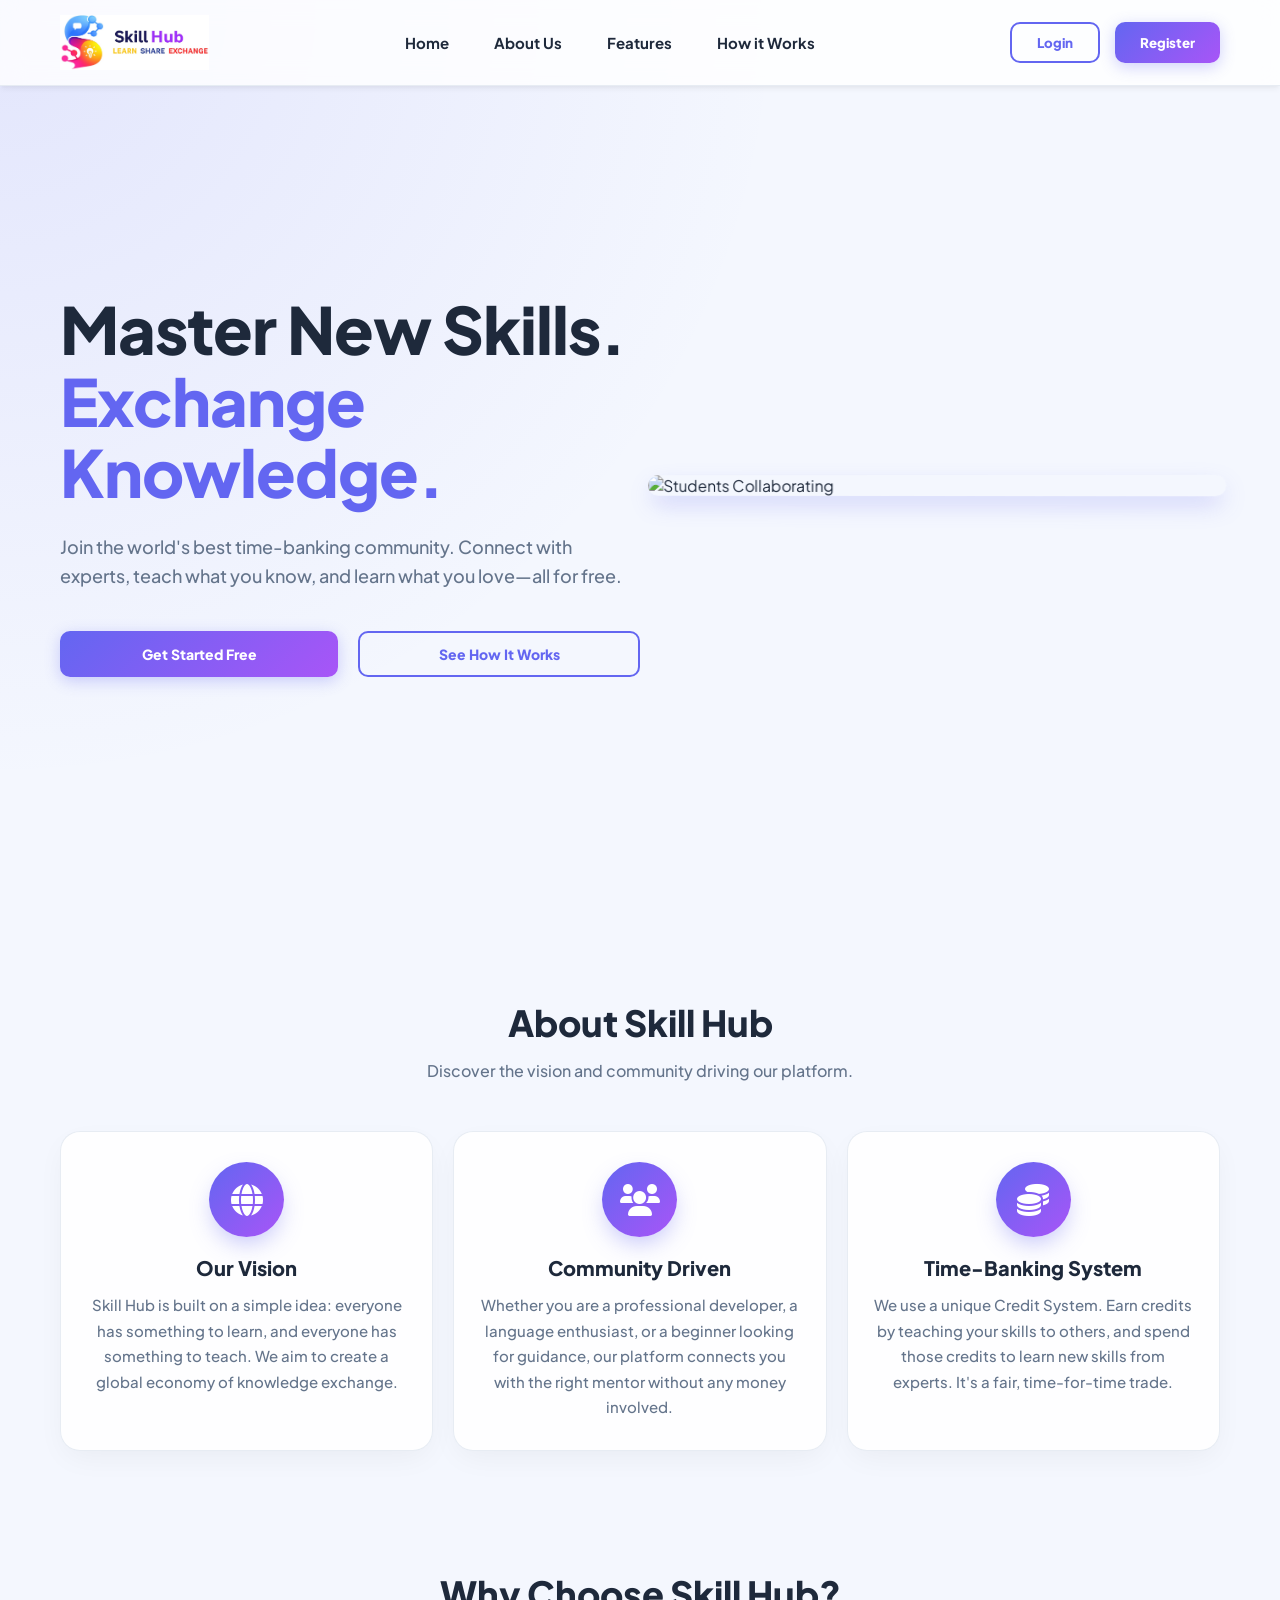
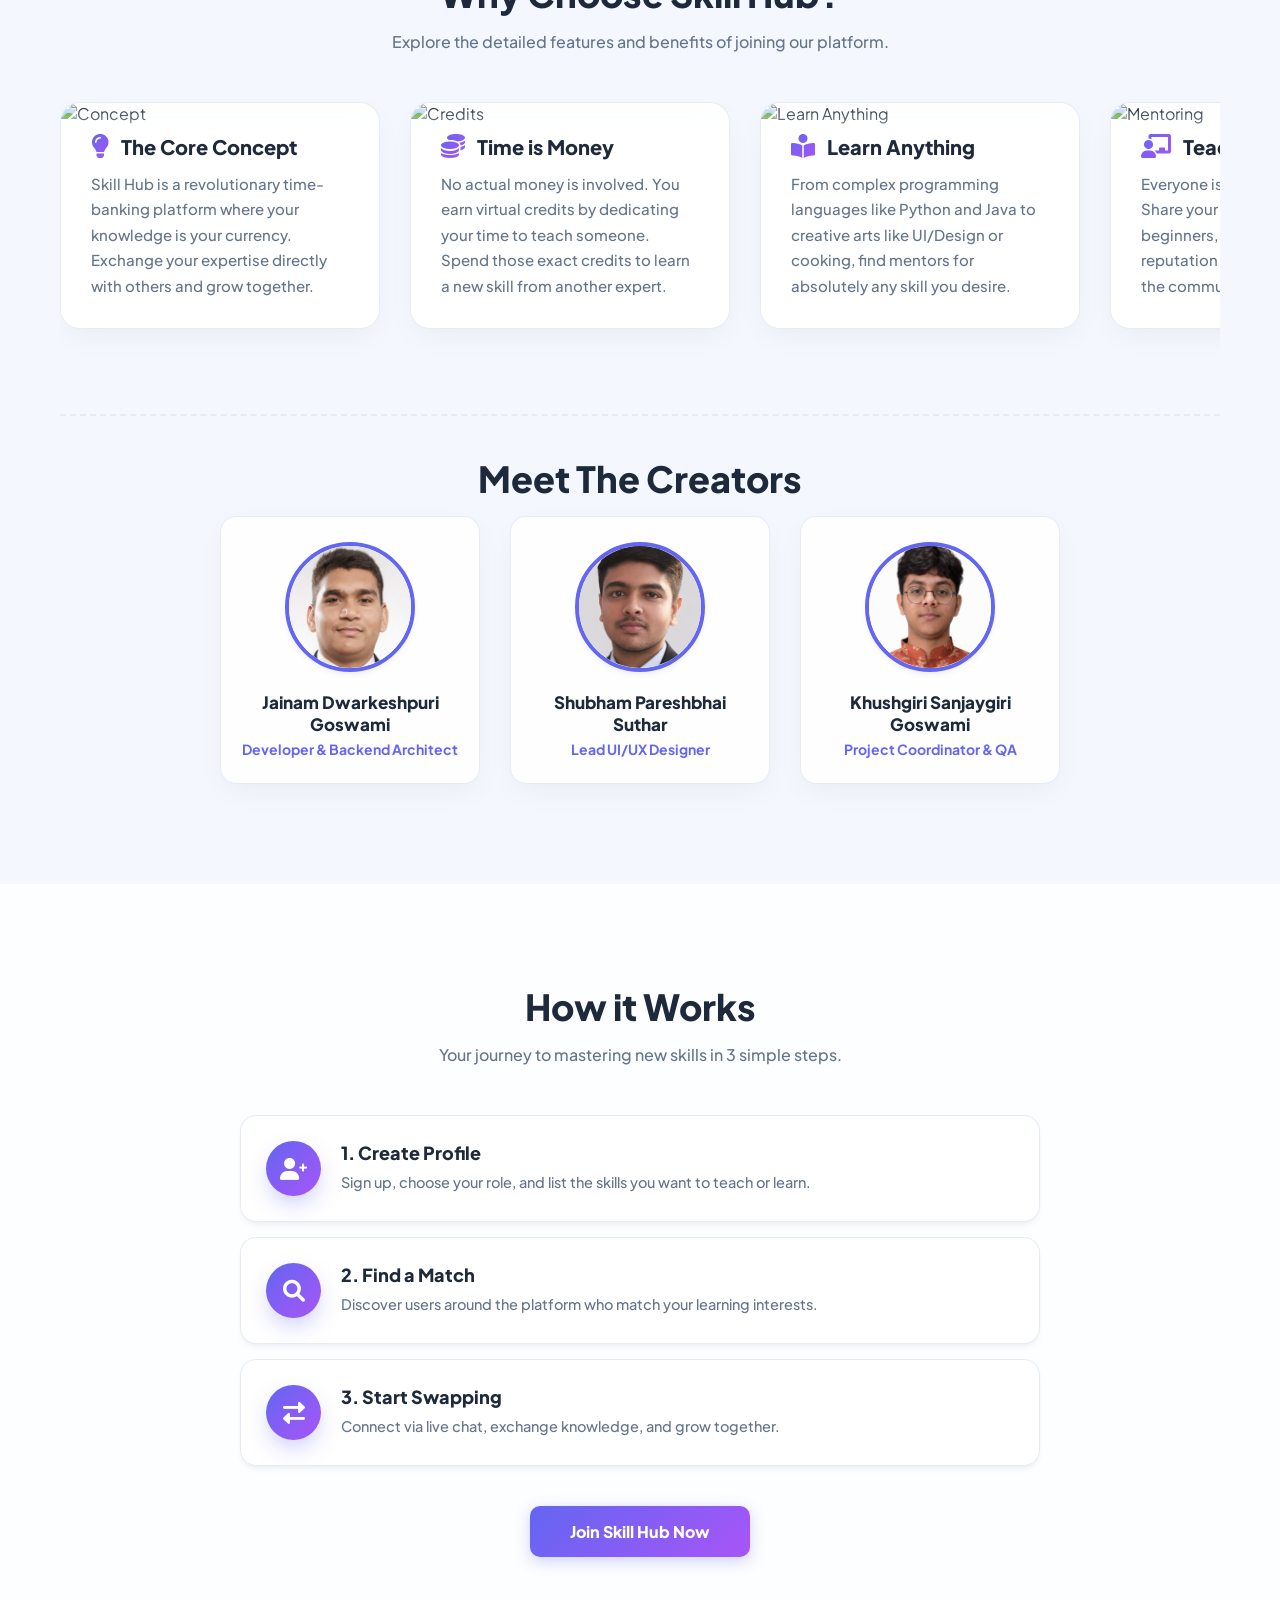
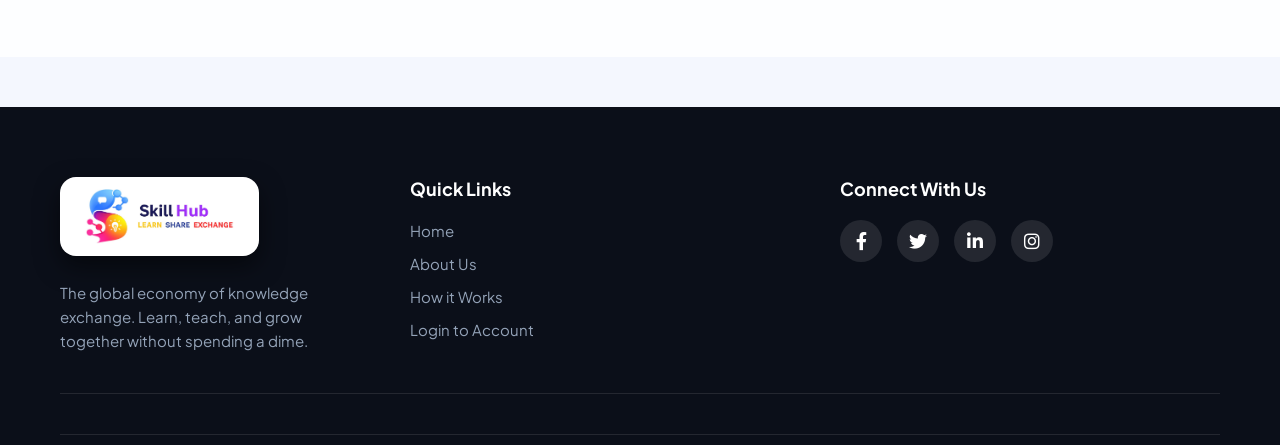
==== commit 26cfa903: "Add files via upload" ====
--- a/dashboard.html
+++ b/dashboard.html
@@ -7,6 +7,7 @@
     <link href="https://cdnjs.cloudflare.com/ajax/libs/font-awesome/6.0.0/css/all.min.css" rel="stylesheet">
     <link href="https://fonts.googleapis.com/css2?family=Montserrat:wght@400;500;600;700;800&display=swap" rel="stylesheet">
     <link rel="stylesheet" href="style.css">
+    <link rel="stylesheet" href="responsive.css">
 </head>
 <body>
 
--- a/responsive.css
+++ b/responsive.css
@@ -0,0 +1,563 @@
+/* =========================================================
+   📱 SKILL HUB - COMPLETE RESPONSIVE STYLESHEET (responsive.css)
+   Desktop, Tablet, aur Mobile (All Screen Sizes) ke liye
+   ========================================================= */
+
+/* Global Overflow Prevention */
+html, body {
+    overflow-x: hidden !important;
+    max-width: 100vw !important;
+}
+
+/* =========================================================
+   1. TABLET & SMALL LAPTOP SCREENS (Max Width: 1100px)
+   ========================================================= */
+@media screen and (max-width: 1100px) {
+
+    /* --- LANDING PAGE (index.html) --- */
+    .saas-navbar {
+        position: fixed !important;
+        top: 0 !important;
+        left: 0 !important;
+        width: 100% !important;
+        padding: 12px 20px !important;
+        flex-direction: row !important;
+        flex-wrap: wrap !important;
+        justify-content: space-between !important;
+        gap: 10px !important;
+    }
+
+    .saas-nav-links {
+        order: 3 !important;
+        width: 100% !important;
+        justify-content: center !important;
+        gap: 20px !important;
+        padding-top: 8px !important;
+        border-top: 1px solid var(--border-color) !important;
+    }
+
+    .saas-nav-links a {
+        font-size: 13.5px !important;
+    }
+
+    .saas-nav-buttons {
+        gap: 10px !important;
+    }
+
+    .nav-btn-outline, .nav-btn-solid {
+        padding: 8px 16px !important;
+        font-size: 13px !important;
+    }
+
+    .hero-section {
+        flex-direction: column !important;
+        justify-content: center !important;
+        text-align: center !important;
+        padding: 150px 30px 60px !important;
+        min-height: auto !important;
+        gap: 35px !important;
+    }
+
+    .hero-content {
+        max-width: 100% !important;
+    }
+
+    .hero-content h1 {
+        font-size: 44px !important;
+        line-height: 1.2 !important;
+    }
+
+    .hero-content p {
+        font-size: 16px !important;
+        margin-bottom: 25px !important;
+    }
+
+    .hero-actions {
+        justify-content: center !important;
+        flex-wrap: wrap !important;
+        gap: 15px !important;
+    }
+
+    .hero-image {
+        justify-content: center !important;
+        width: 100% !important;
+        margin-top: 10px !important;
+    }
+
+    .hero-image img {
+        max-width: 520px !important;
+        transform: none !important;
+    }
+
+    .landing-section {
+        padding: 70px 30px !important;
+    }
+
+    /* --- DASHBOARD LAYOUT (dashboard.html) --- */
+    .mobile-menu-btn {
+        display: flex !important;
+        background: var(--primary-gradient) !important;
+        color: white !important;
+        border: none !important;
+        box-shadow: 0 4px 10px rgba(99, 102, 241, 0.3) !important;
+        flex-shrink: 0 !important;
+    }
+
+    .sidebar {
+        position: fixed !important;
+        top: 0 !important;
+        left: -300px !important;
+        height: 100vh !important;
+        width: 270px !important;
+        z-index: 100000 !important;
+        transition: left 0.3s ease-in-out !important;
+    }
+
+    .sidebar.mobile-open {
+        left: 0 !important;
+    }
+
+    .dashboard-header {
+        padding: 15px 20px !important;
+        gap: 15px !important;
+    }
+
+    .search-bar {
+        width: 100% !important;
+    }
+
+    .user-profile-mini .details {
+        display: none !important;
+    }
+
+    .user-profile-mini {
+        padding: 4px 0 4px 10px !important;
+        border-left: none !important;
+    }
+
+    .dashboard-body {
+        padding: 25px 20px !important;
+    }
+
+    .dashboard-split-grid {
+        grid-template-columns: 1fr !important;
+        gap: 20px !important;
+    }
+
+    .metrics-grid {
+        grid-template-columns: repeat(auto-fit, minmax(180px, 1fr)) !important;
+        gap: 15px !important;
+    }
+}
+
+/* =========================================================
+   2. MOBILE & LARGE PHONES (Max Width: 768px)
+   ========================================================= */
+@media screen and (max-width: 768px) {
+
+    /* --- LANDING PAGE & FOOTER --- */
+    .landing-section {
+        padding: 50px 20px !important;
+    }
+
+    .section-title {
+        font-size: 28px !important;
+    }
+
+    .section-subtitle {
+        font-size: 14px !important;
+        margin-bottom: 30px !important;
+    }
+
+    .about-grid {
+        gap: 18px !important;
+    }
+
+    .about-image-card {
+        flex: 0 0 280px !important;
+    }
+
+    .step-card {
+        padding: 18px !important;
+        gap: 15px !important;
+    }
+
+    .saas-footer {
+        padding: 45px 20px 25px !important;
+    }
+
+    .footer-content {
+        flex-direction: column !important;
+        text-align: center !important;
+        align-items: center !important;
+        gap: 30px !important;
+    }
+
+    .footer-logo-col,
+    .footer-links-col,
+    .footer-social-col {
+        min-width: 100% !important;
+        max-width: 100% !important;
+        display: flex !important;
+        flex-direction: column !important;
+        align-items: center !important;
+    }
+
+    .footer-logo-col p {
+        max-width: 100% !important;
+    }
+
+    .social-icons {
+        justify-content: center !important;
+    }
+
+    /* --- AUTHENTICATION PAGE (Login / Register / Profile Setup) --- */
+    #authWrapper {
+        padding: 15px !important;
+        height: 100dvh !important;
+    }
+
+    .back-home-btn {
+        top: 12px !important;
+        left: 12px !important;
+        padding: 8px 14px !important;
+        font-size: 12px !important;
+        border-radius: 8px !important;
+    }
+
+    .auth-glass-card {
+        width: 100% !important;
+        max-width: 100% !important;
+        padding: 25px 20px !important;
+        margin-top: 35px !important;
+        max-height: calc(100dvh - 55px) !important;
+        border-radius: 18px !important;
+    }
+
+    .form-title {
+        font-size: 26px !important;
+    }
+
+    .form-subtitle {
+        font-size: 13.5px !important;
+        margin-bottom: 18px !important;
+    }
+
+    /* --- DASHBOARD HEADER & BODY --- */
+    .dashboard-header {
+        flex-direction: row !important;
+        flex-wrap: nowrap !important;
+        padding: 12px 15px !important;
+        gap: 10px !important;
+    }
+
+    .header-left {
+        flex: 1 !important;
+        gap: 10px !important;
+        min-width: 0 !important;
+    }
+
+    .search-bar input {
+        padding: 10px 14px 10px 38px !important;
+        font-size: 13px !important;
+    }
+
+    .search-bar i {
+        left: 14px !important;
+        font-size: 14px !important;
+    }
+
+    .header-actions {
+        gap: 10px !important;
+        flex-shrink: 0 !important;
+        width: auto !important;
+        border-top: none !important;
+        padding-top: 0 !important;
+    }
+
+    .icon-btn {
+        width: 38px !important;
+        height: 38px !important;
+        font-size: 18px !important;
+    }
+
+    .user-profile-mini img {
+        width: 38px !important;
+        height: 38px !important;
+    }
+
+    .dashboard-body {
+        padding: 20px 15px !important;
+    }
+
+    .dashboard-title-row h2 {
+        font-size: 24px !important;
+    }
+
+    .chart-section {
+        padding: 20px 16px !important;
+        border-radius: 16px !important;
+    }
+
+    /* --- DISCOVER SKILLS GRID --- */
+    .dynamic-grid {
+        grid-template-columns: 1fr !important;
+        gap: 18px !important;
+    }
+
+    /* --- MY SWAPS & NOTIFICATIONS LIST ITEMS --- */
+    .list-item {
+        flex-direction: column !important;
+        align-items: flex-start !important;
+        gap: 14px !important;
+        padding: 16px !important;
+    }
+
+    .list-item > div:last-child {
+        width: 100% !important;
+        display: flex !important;
+        justify-content: space-between !important;
+        align-items: center !important;
+        flex-wrap: wrap !important;
+        gap: 10px !important;
+    }
+
+    /* --- LIVE CHAT SECTION --- */
+    .chat-container {
+        flex-direction: column !important;
+        height: calc(100dvh - 150px) !important;
+        min-height: 500px !important;
+    }
+
+    .chat-sidebar {
+        width: 100% !important;
+        height: 170px !important;
+        flex-shrink: 0 !important;
+        border-right: none !important;
+        border-bottom: 1px solid var(--border-color) !important;
+    }
+
+    .chat-user-item {
+        padding: 12px 15px !important;
+    }
+
+    .chat-user-item img {
+        width: 40px !important;
+        height: 40px !important;
+    }
+
+    .chat-window {
+        flex: 1 !important;
+        min-height: 0 !important;
+    }
+
+    .chat-header {
+        padding: 12px 15px !important;
+        flex-wrap: wrap !important;
+        gap: 10px !important;
+    }
+
+    .chat-header img {
+        width: 38px !important;
+        height: 38px !important;
+    }
+
+    .chat-header h3 {
+        font-size: 15px !important;
+    }
+
+    .chat-messages {
+        padding: 15px !important;
+    }
+
+    .chat-bubble {
+        max-width: 85% !important;
+        padding: 10px 14px !important;
+        font-size: 14px !important;
+    }
+
+    .chat-input-area {
+        padding: 12px 15px !important;
+        gap: 10px !important;
+    }
+
+    .chat-input-area input {
+        padding: 12px 16px !important;
+        font-size: 14px !important;
+    }
+
+    .chat-input-area button {
+        width: 44px !important;
+        height: 44px !important;
+        font-size: 16px !important;
+    }
+
+    /* --- MANAGE PROFILE (2-Column Inline Grid Fix) --- */
+    #view-profile form > div[style*="grid-template-columns"] {
+        grid-template-columns: 1fr !important;
+        gap: 15px !important;
+    }
+
+    /* --- SETTINGS PAGE --- */
+    .setting-row {
+        gap: 15px !important;
+        align-items: center !important;
+    }
+
+    .setting-row h4 {
+        font-size: 14px !important;
+    }
+
+    .setting-row p {
+        font-size: 12px !important;
+    }
+
+    /* --- VIDEO CALL MODAL & SMART NOTES --- */
+    #incomingCallModal {
+        top: 15px !important;
+        right: 15px !important;
+        left: 15px !important;
+        width: auto !important;
+        padding: 18px !important;
+    }
+
+    #videoCallModal {
+        padding: 10px !important;
+        justify-content: space-between !important;
+    }
+
+    #callStatusText {
+        font-size: 18px !important;
+        margin-bottom: 8px !important;
+        margin-top: 5px !important;
+    }
+
+    #videoCallModal > div[style*="height: 70vh"] {
+        width: 96% !important;
+        height: 52vh !important;
+        border-radius: 14px !important;
+    }
+
+    #localVideo {
+        width: 95px !important;
+        height: 130px !important;
+        bottom: 12px !important;
+        right: 12px !important;
+        border-radius: 10px !important;
+    }
+
+    #aiTranslatorControls {
+        width: 96% !important;
+        flex-wrap: wrap !important;
+        padding: 8px 12px !important;
+        gap: 10px !important;
+        margin-top: 10px !important;
+    }
+
+    #toggleAIBtn {
+        margin-top: 0 !important;
+        padding: 8px 12px !important;
+        font-size: 12px !important;
+    }
+
+    #videoCallModal > div[style*="gap: 30px"] {
+        gap: 12px !important;
+        margin-top: 12px !important;
+        margin-bottom: 10px !important;
+        flex-wrap: wrap !important;
+        justify-content: center !important;
+    }
+
+    #videoCallModal > div[style*="gap: 30px"] button {
+        width: 50px !important;
+        height: 50px !important;
+        font-size: 20px !important;
+    }
+
+    /* Smart Notes Panel Mobile Fix */
+    .notes-panel, #smartNotesPanel {
+        width: calc(100% - 20px) !important;
+        left: 10px !important;
+        top: 10px !important;
+        height: 72vh !important;
+        z-index: 99999999 !important;
+    }
+
+    /* --- POPUP MODALS --- */
+    .app-modal-card {
+        padding: 22px 18px !important;
+    }
+
+    .schedule-inputs {
+        flex-direction: column !important;
+        gap: 12px !important;
+    }
+}
+
+/* =========================================================
+   3. SMALL MOBILE PHONES (Max Width: 480px)
+   ========================================================= */
+@media screen and (max-width: 480px) {
+
+    .saas-navbar img {
+        height: 40px !important;
+    }
+
+    .hero-section {
+        padding: 145px 15px 40px !important;
+    }
+
+    .hero-content h1 {
+        font-size: 30px !important;
+    }
+
+    .hero-btn {
+        width: 100% !important;
+        padding: 14px 20px !important;
+        text-align: center !important;
+        justify-content: center !important;
+    }
+
+    .metrics-grid {
+        grid-template-columns: 1fr 1fr !important;
+        gap: 10px !important;
+    }
+
+    .metric-card {
+        padding: 16px 12px !important;
+        border-radius: 14px !important;
+    }
+
+    .metric-title {
+        font-size: 12px !important;
+    }
+
+    .metric-icon {
+        width: 36px !important;
+        height: 36px !important;
+        font-size: 16px !important;
+    }
+
+    .metric-value {
+        font-size: 24px !important;
+    }
+
+    .role-selection {
+        flex-direction: column !important;
+        gap: 10px !important;
+    }
+
+    .role-box {
+        padding: 14px !important;
+    }
+
+    .profile-pic-container {
+        width: 105px !important;
+        height: 105px !important;
+    }
+
+    .team-member {
+        width: 100% !important;
+        max-width: 300px !important;
+    }
+}
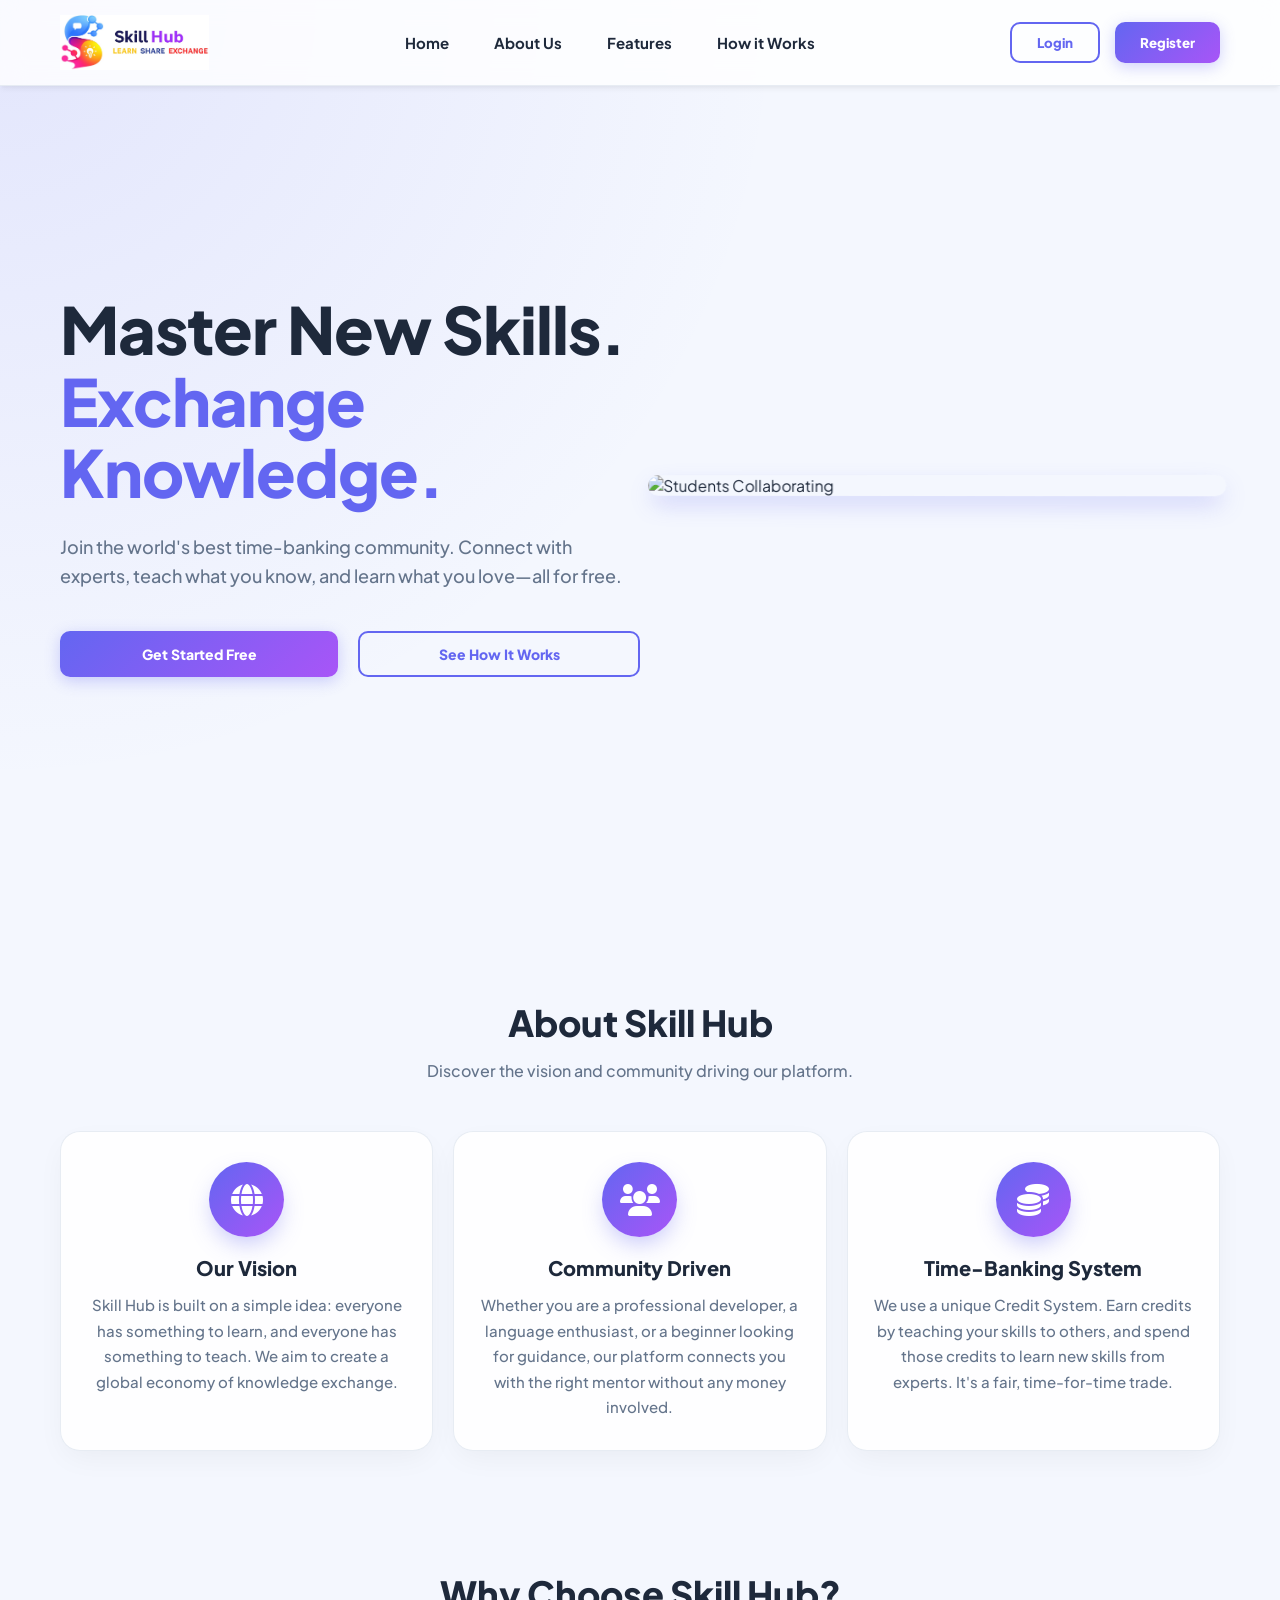
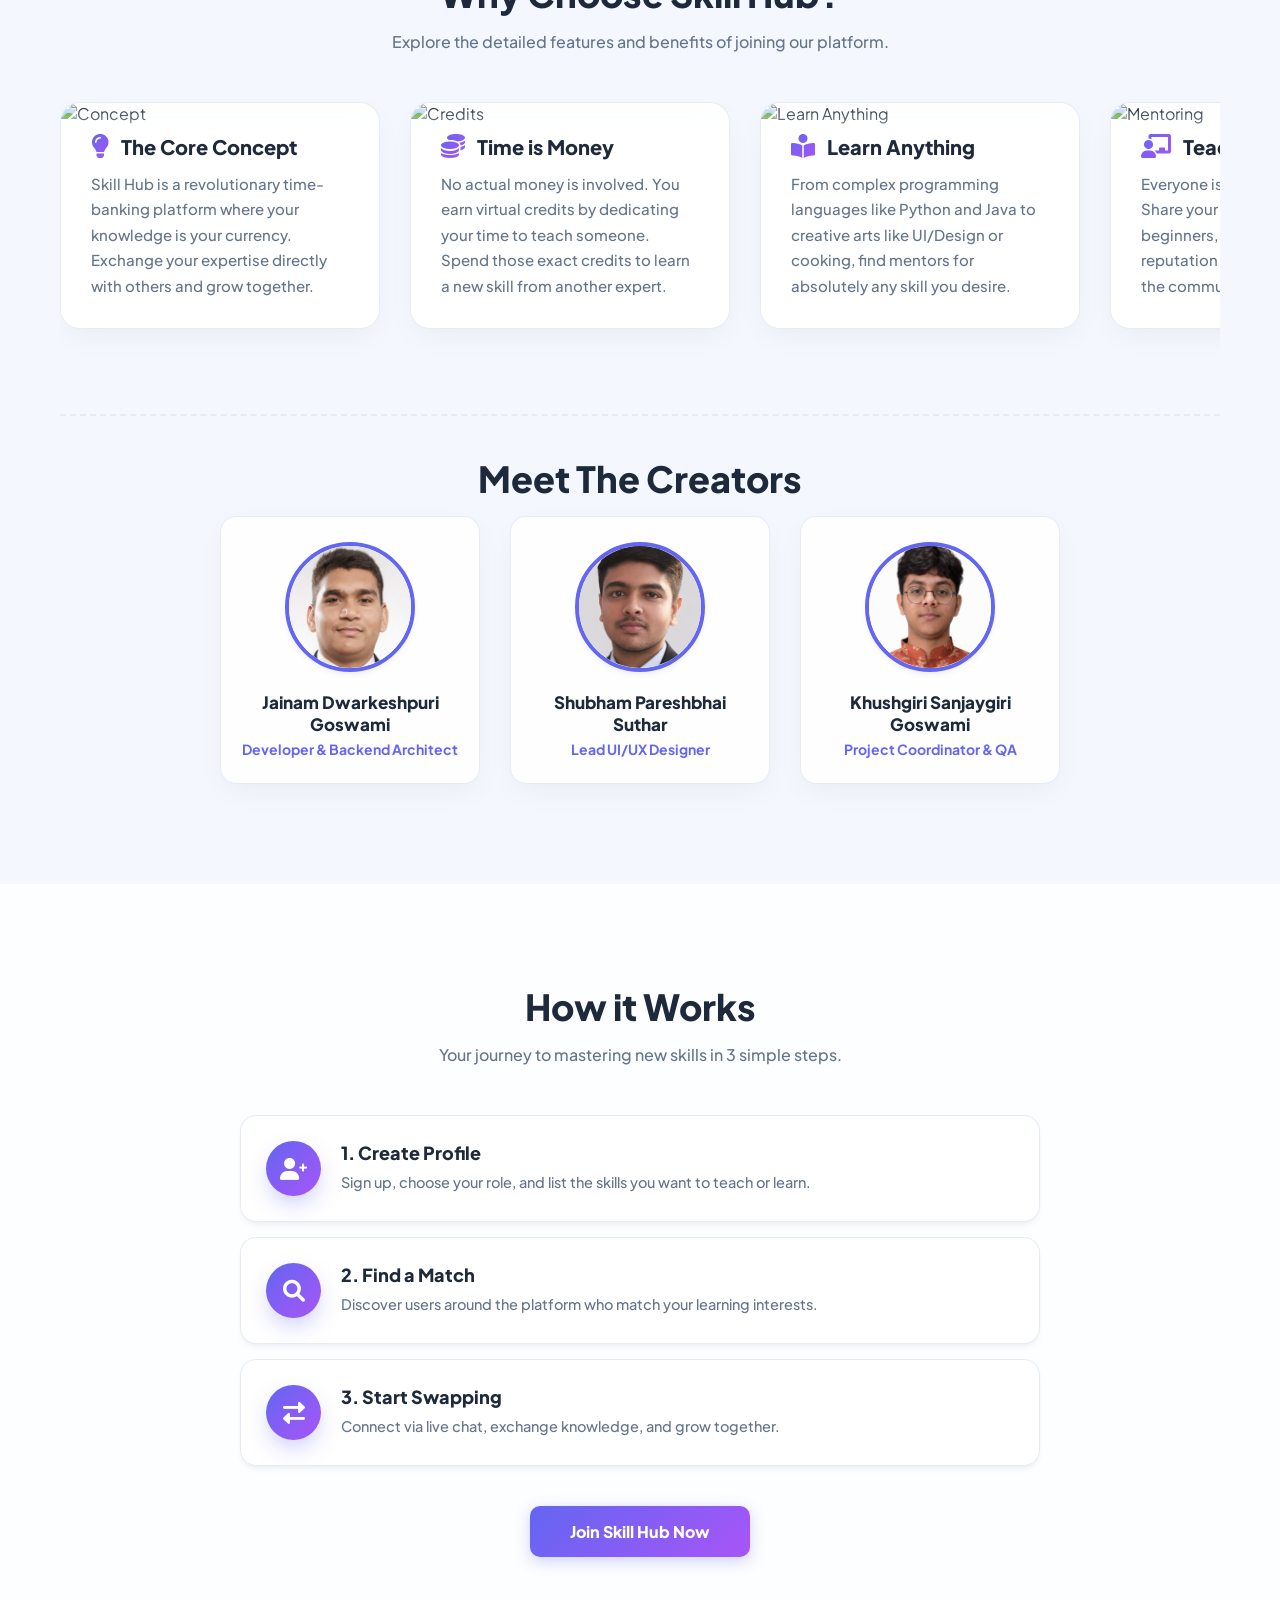
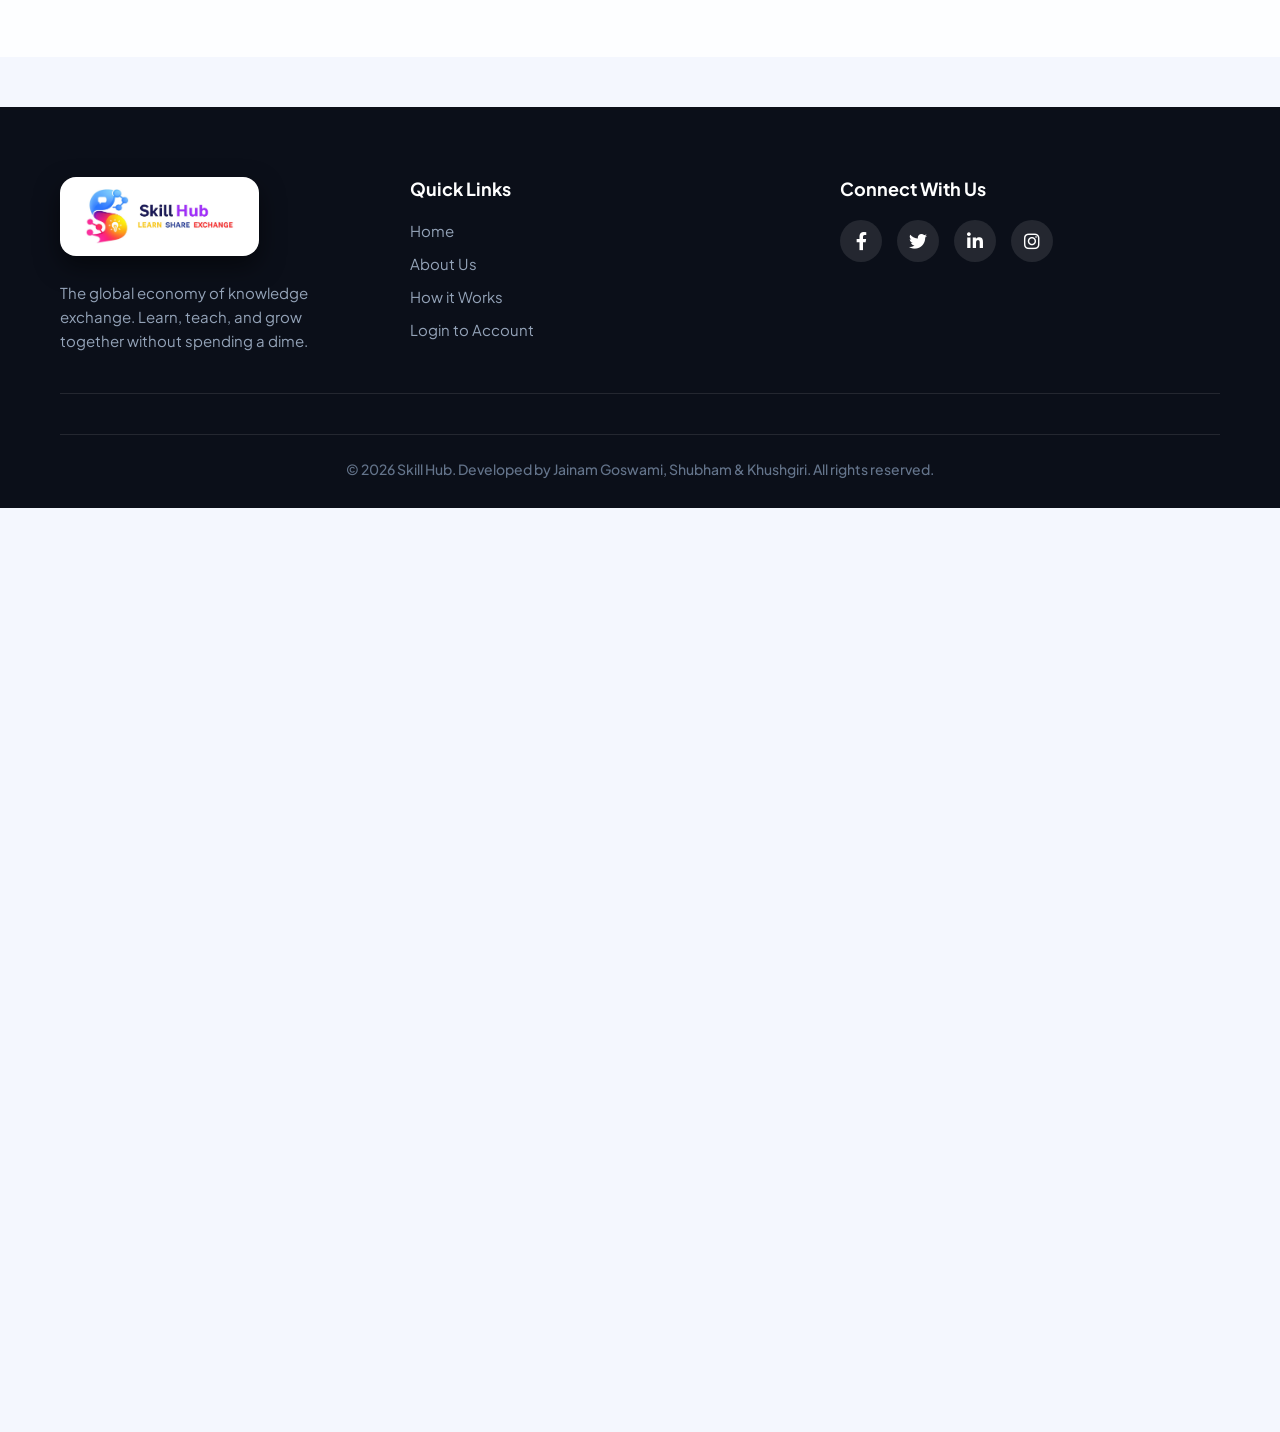
==== commit b0027a8c: "Add files via upload" ====
--- a/dashboard.html
+++ b/dashboard.html
@@ -419,8 +419,8 @@
         </div>
     </div>
 
-  <script src="https://cdn.socket.io/4.7.5/socket.io.min.js"></script>
-    <script src="config.js?v=18"></script>
-    <script src="dashboard.js?v=18"></script>
+    <script src="https://cdnjs.cloudflare.com/ajax/libs/socket.io/4.7.5/socket.io.min.js"></script>
+    <script src="config.js?v=21"></script>
+    <script src="dashboard.js?v=21"></script>
 </body>
 </html>
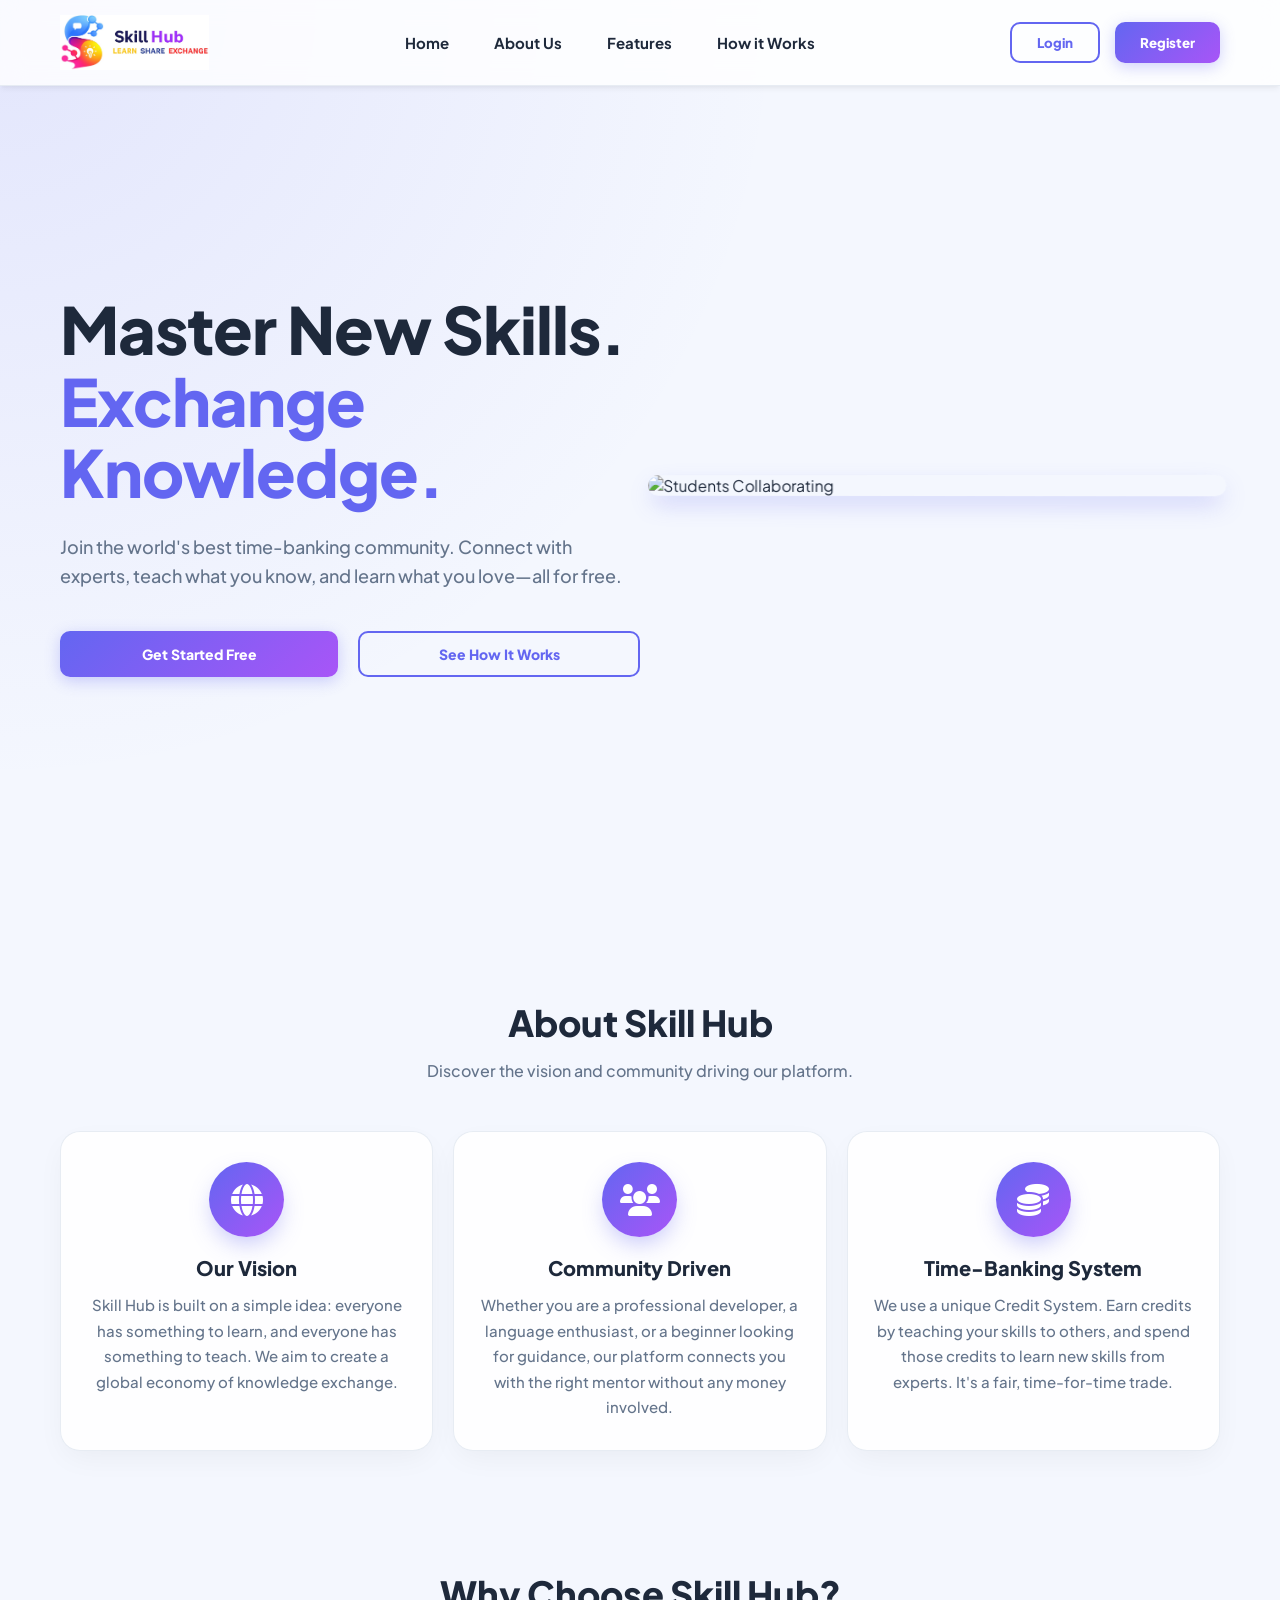
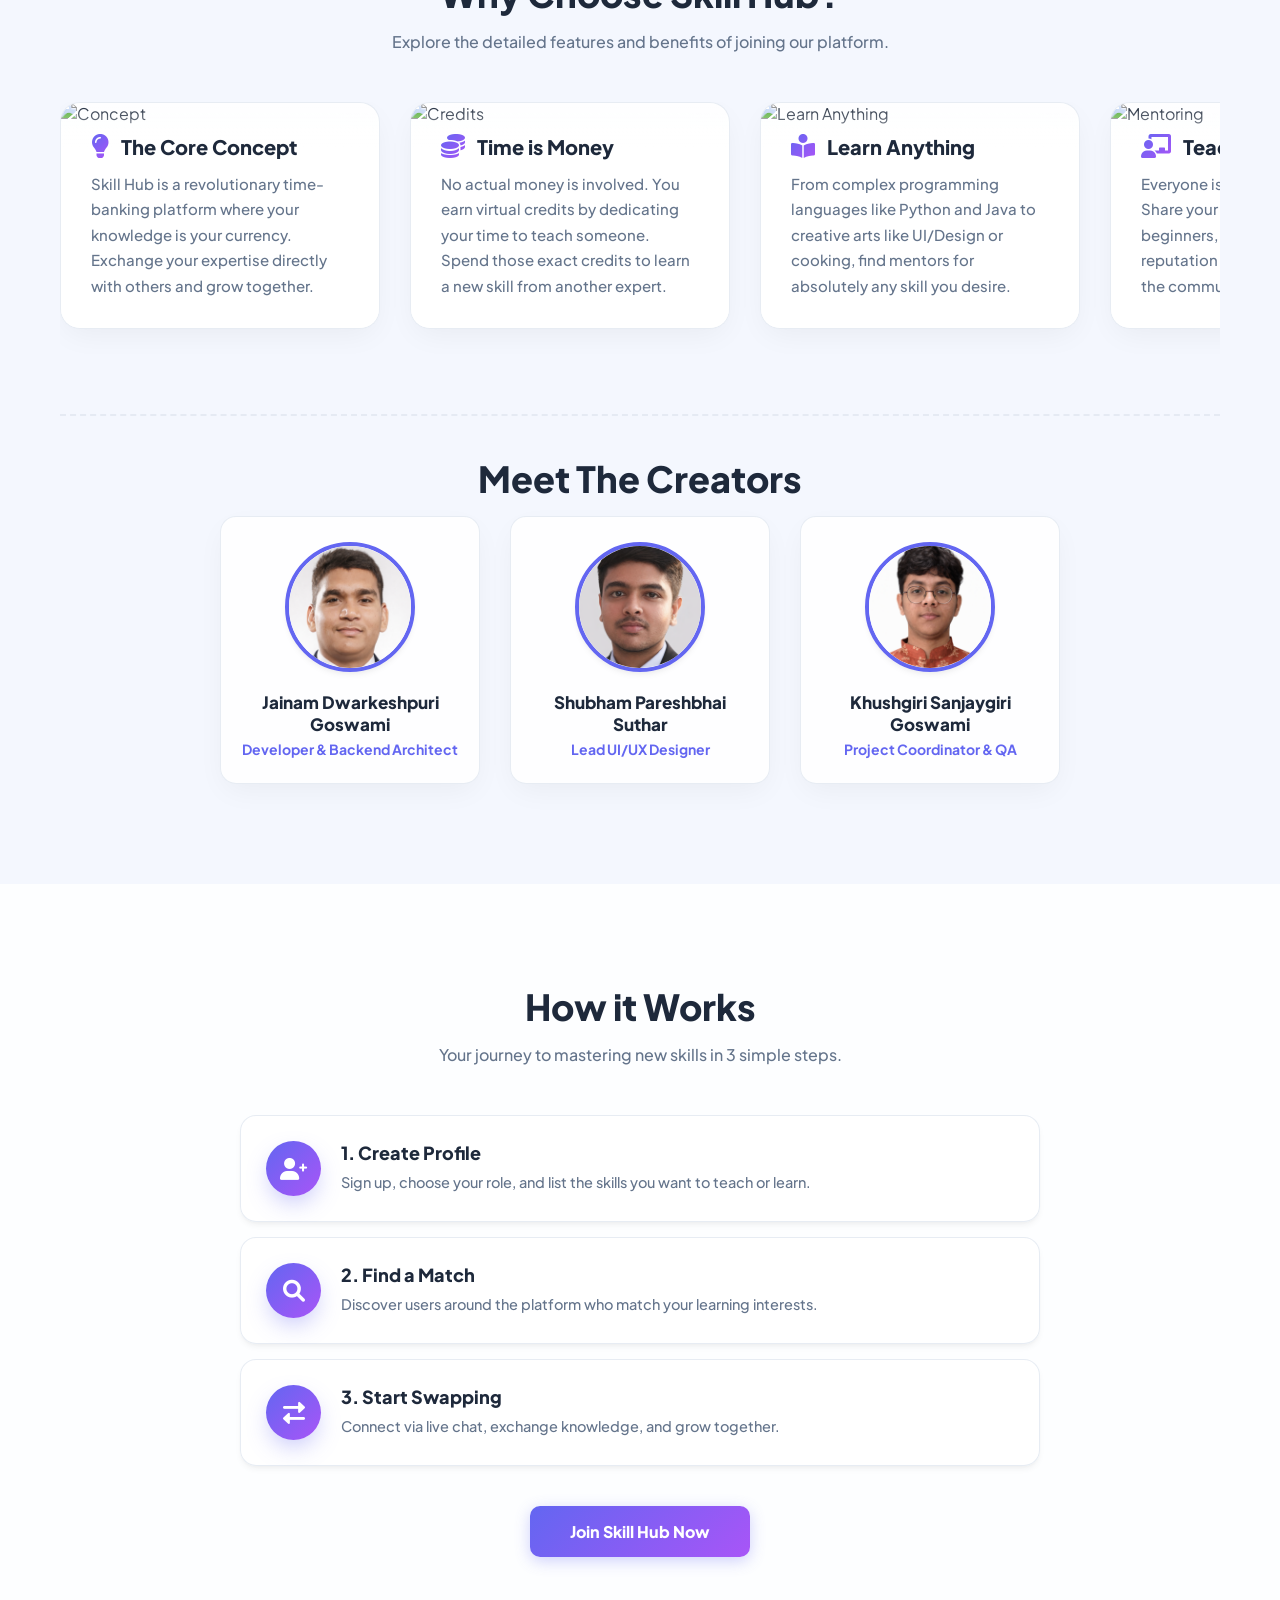
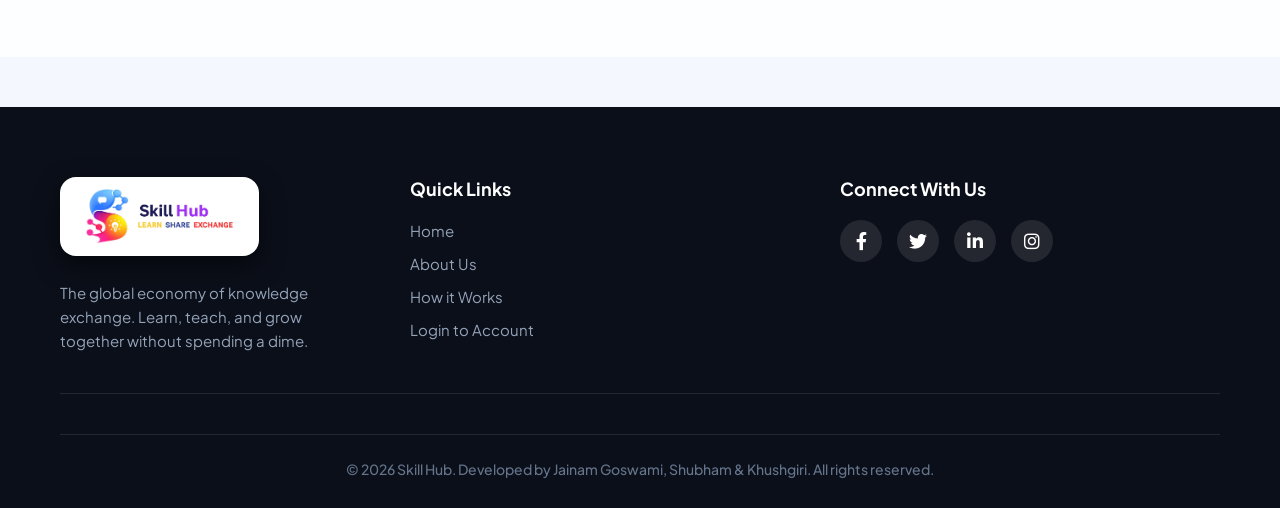
==== commit 8aea3313: "Add files via upload" ====
--- a/dashboard.html
+++ b/dashboard.html
@@ -420,7 +420,7 @@
     </div>
 
     <script src="https://cdnjs.cloudflare.com/ajax/libs/socket.io/4.7.5/socket.io.min.js"></script>
-    <script src="config.js?v=21"></script>
-    <script src="dashboard.js?v=21"></script>
+    <script src="config.js?v=22"></script>
+    <script src="dashboard.js?v=22"></script>
 </body>
 </html>
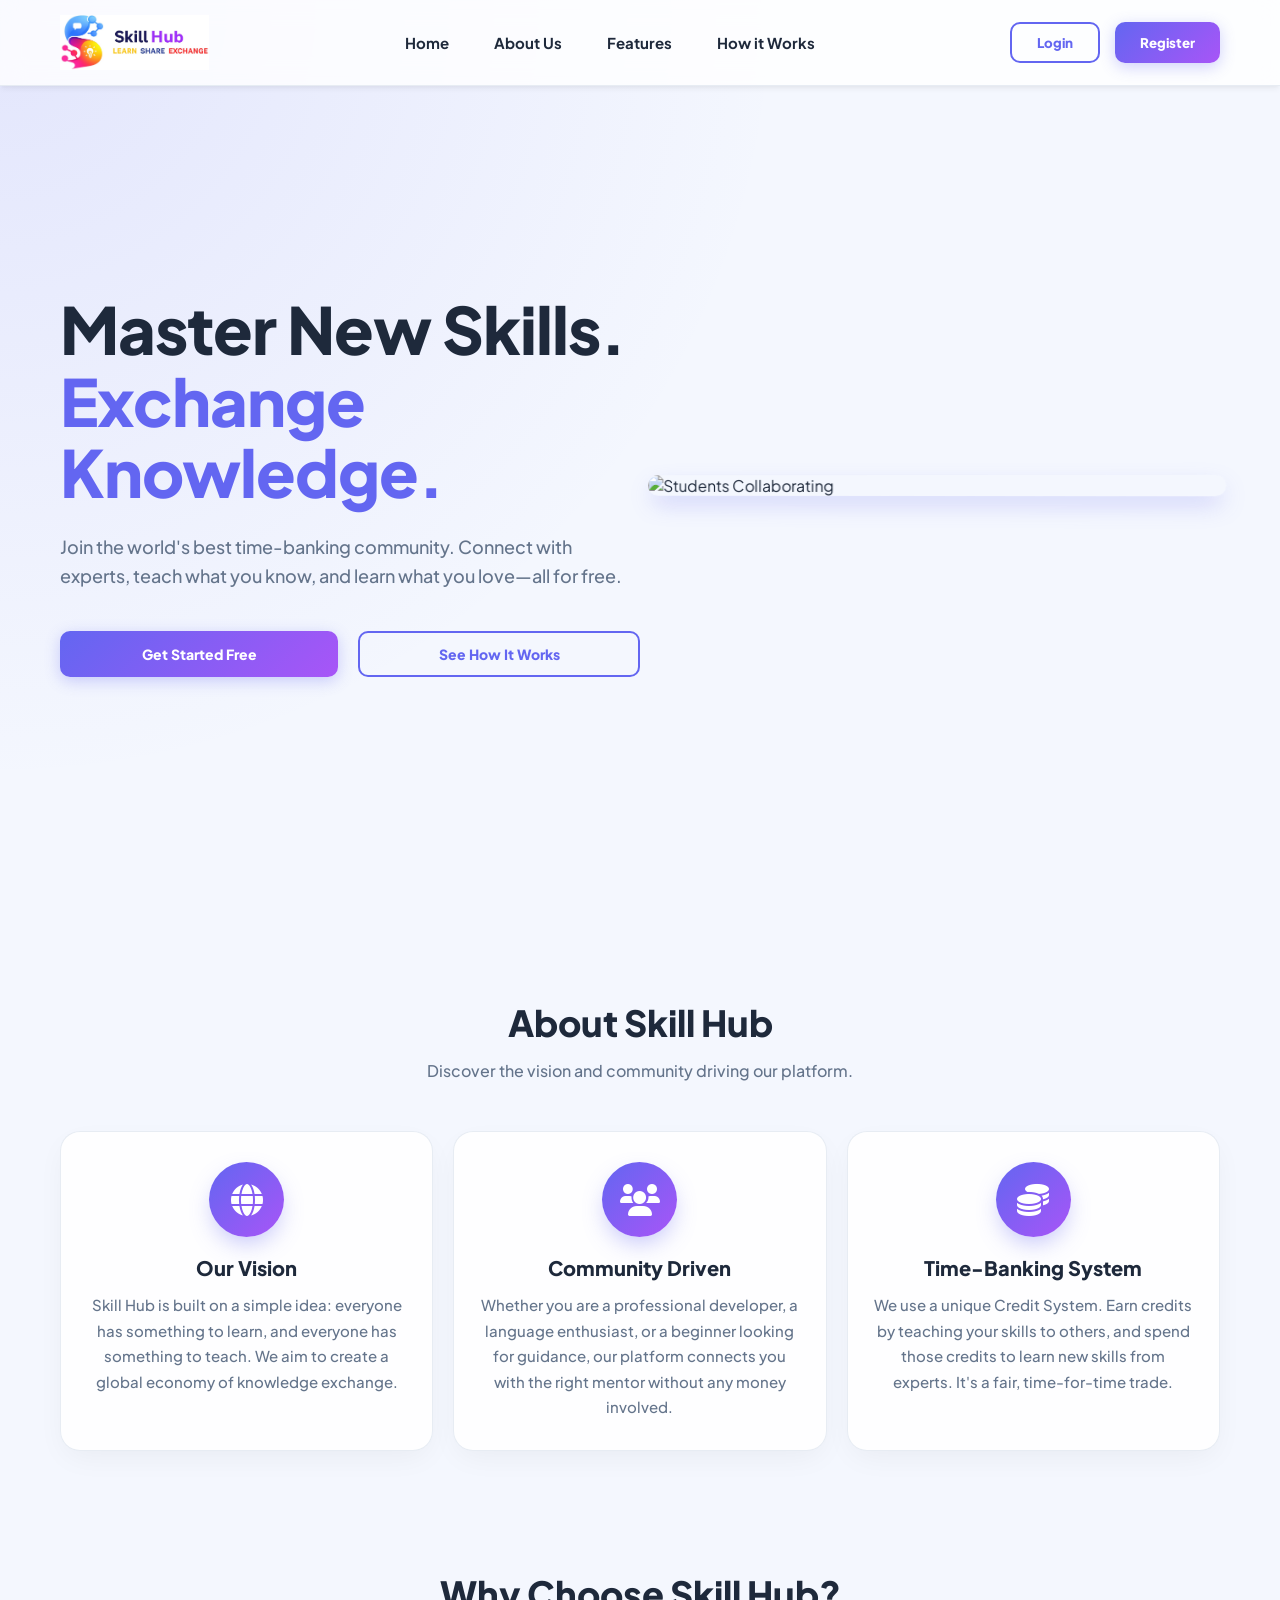
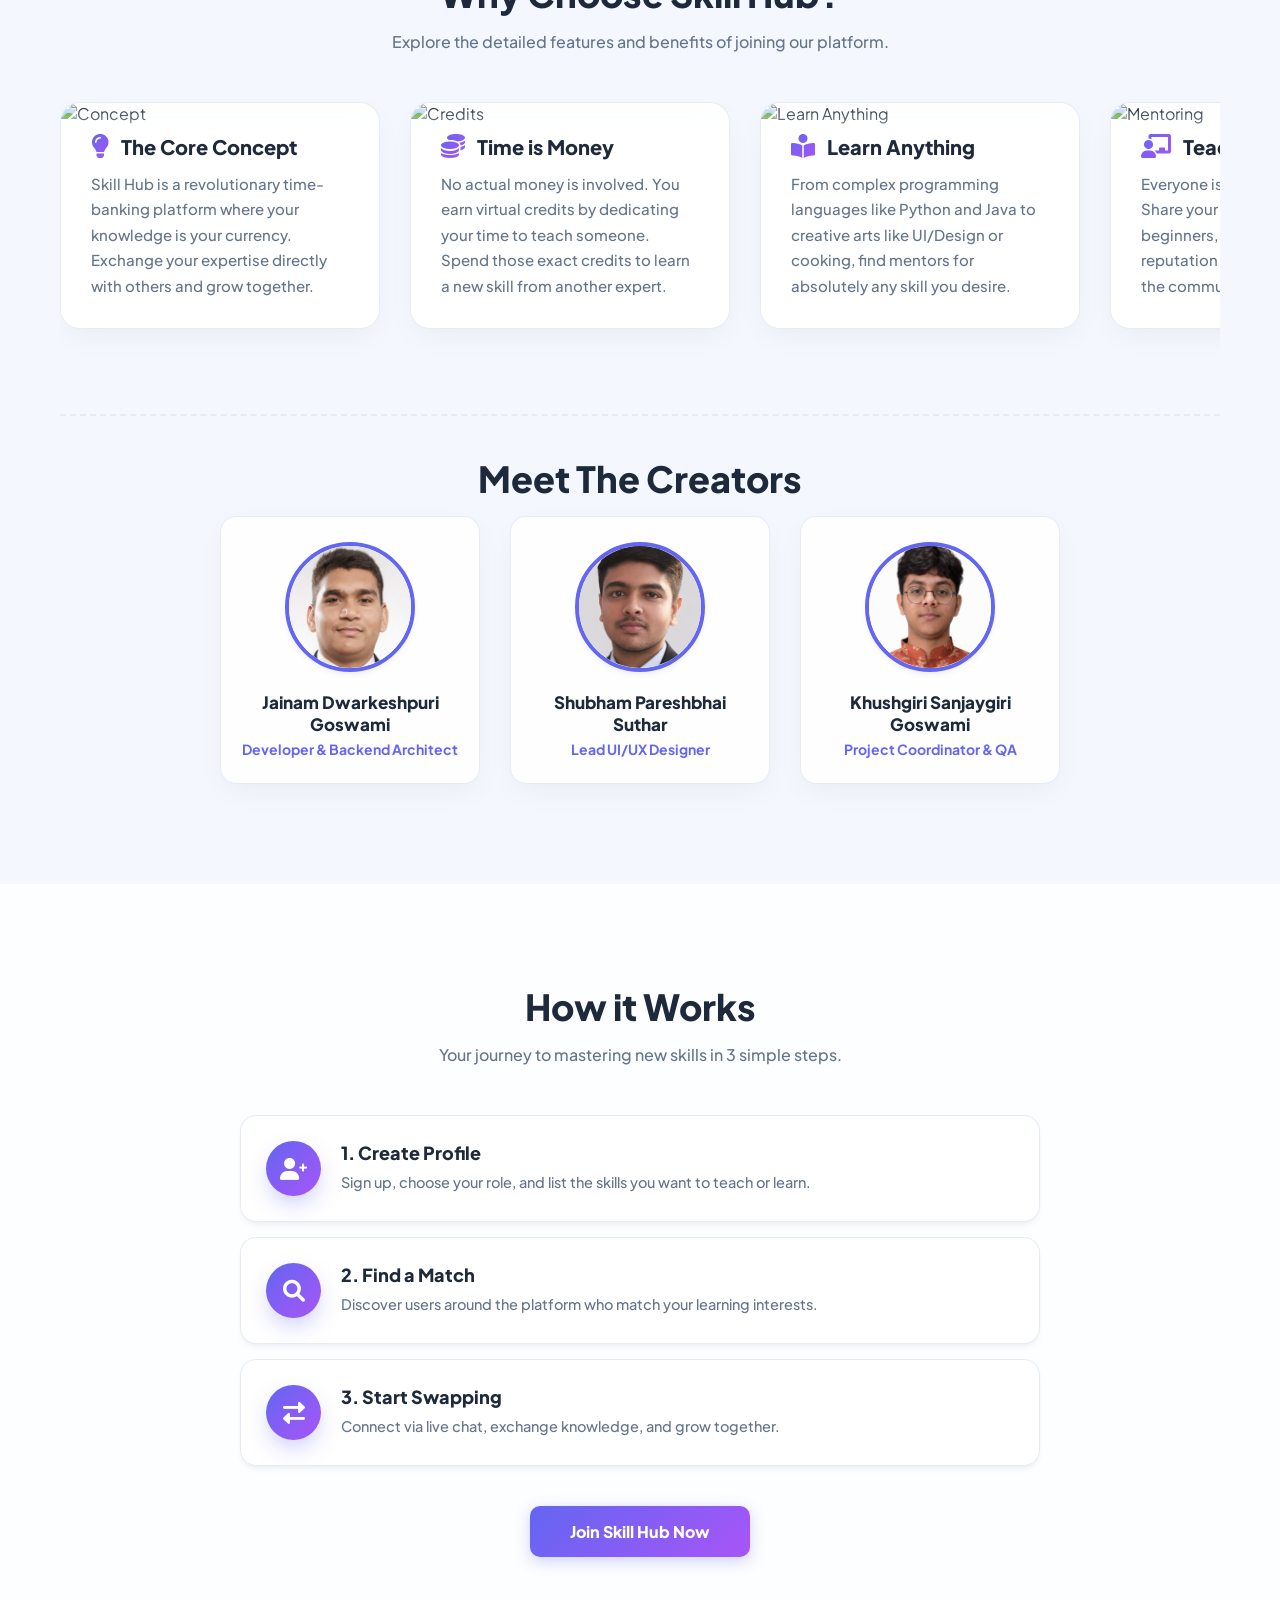
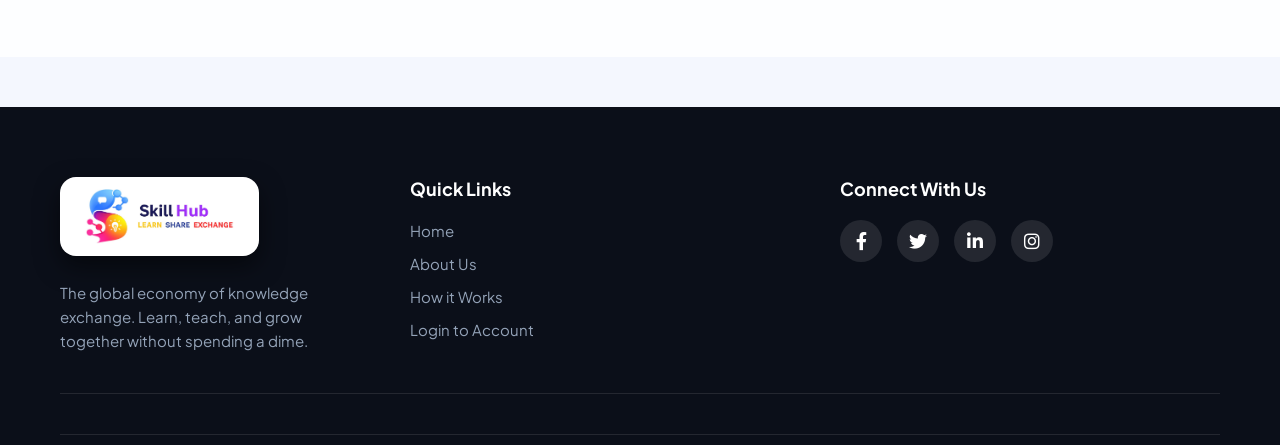
==== commit e93b1c72: "Add files via upload" ====
--- a/dashboard.html
+++ b/dashboard.html
@@ -420,7 +420,7 @@
     </div>
 
     <script src="https://cdnjs.cloudflare.com/ajax/libs/socket.io/4.7.5/socket.io.min.js"></script>
-    <script src="config.js?v=22"></script>
-    <script src="dashboard.js?v=22"></script>
+    <script src="config.js?v=23"></script>
+    <script src="dashboard.js?v=23"></script>
 </body>
 </html>
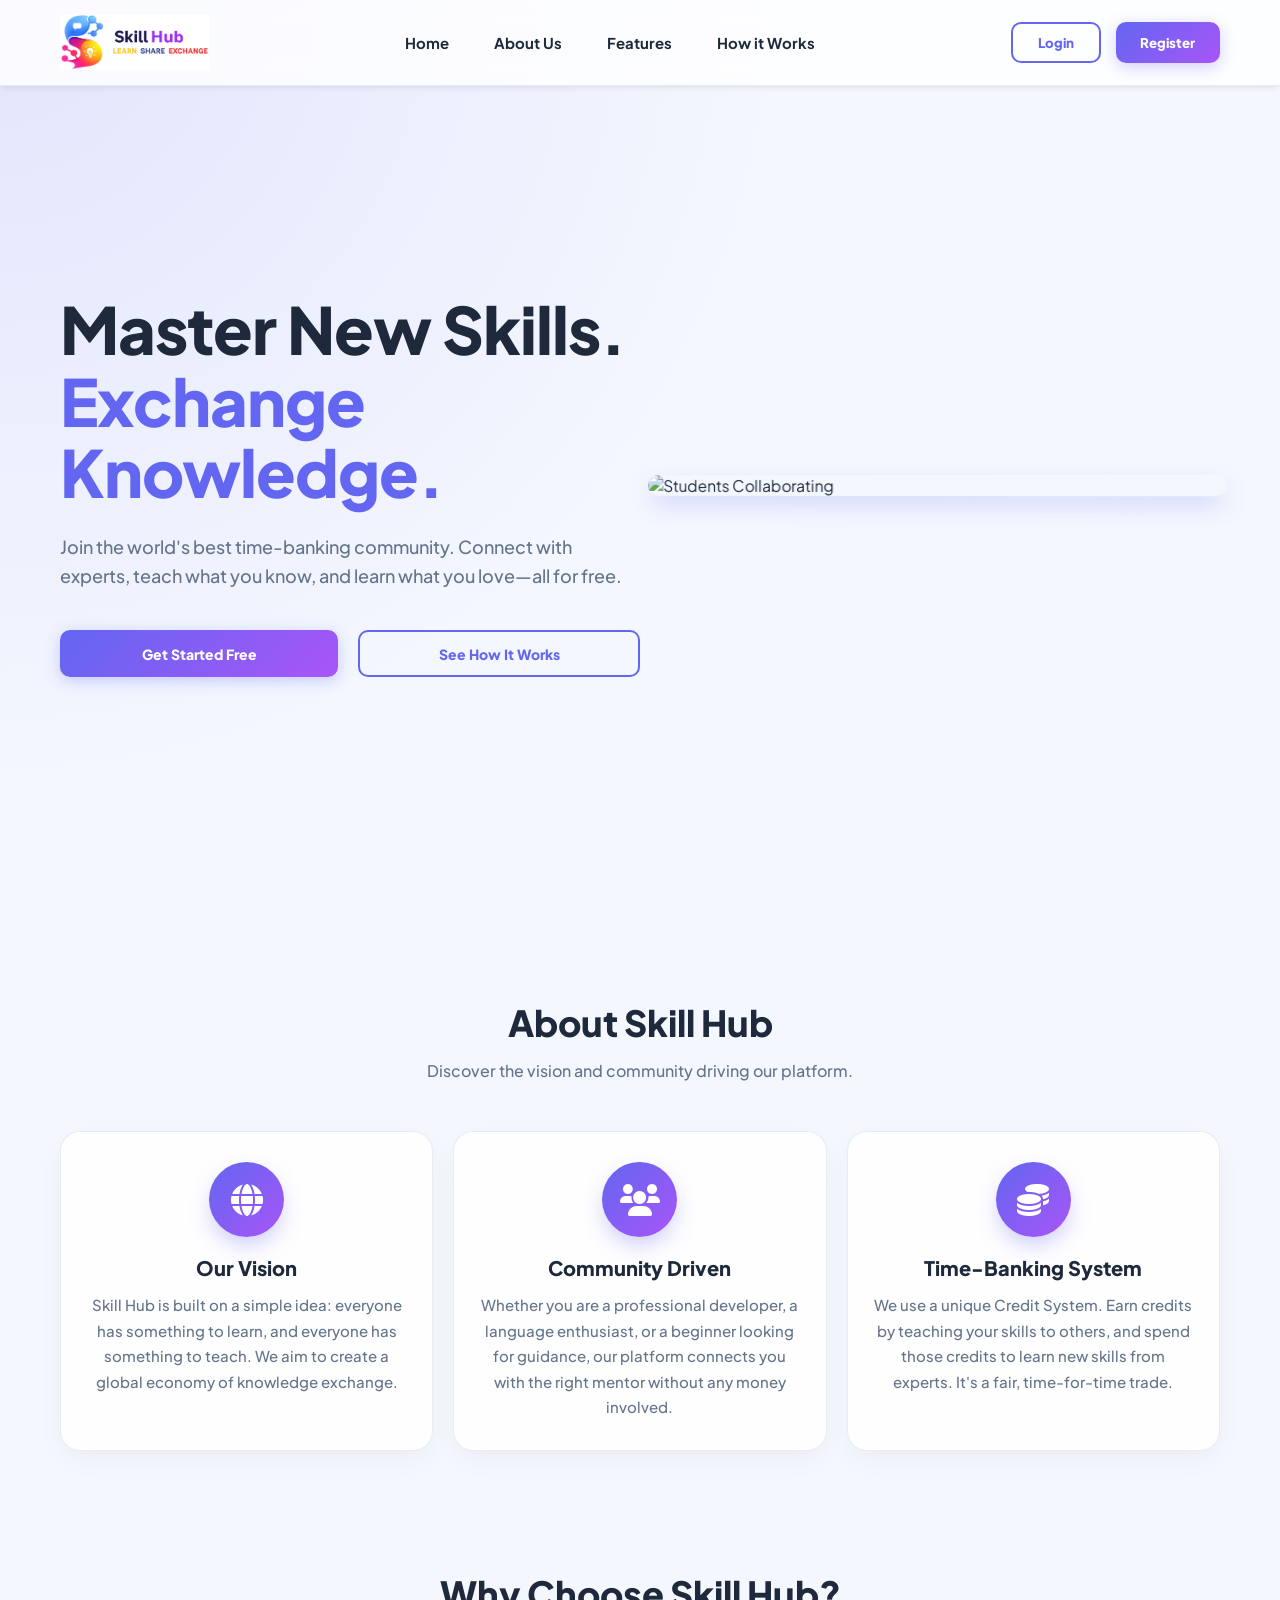
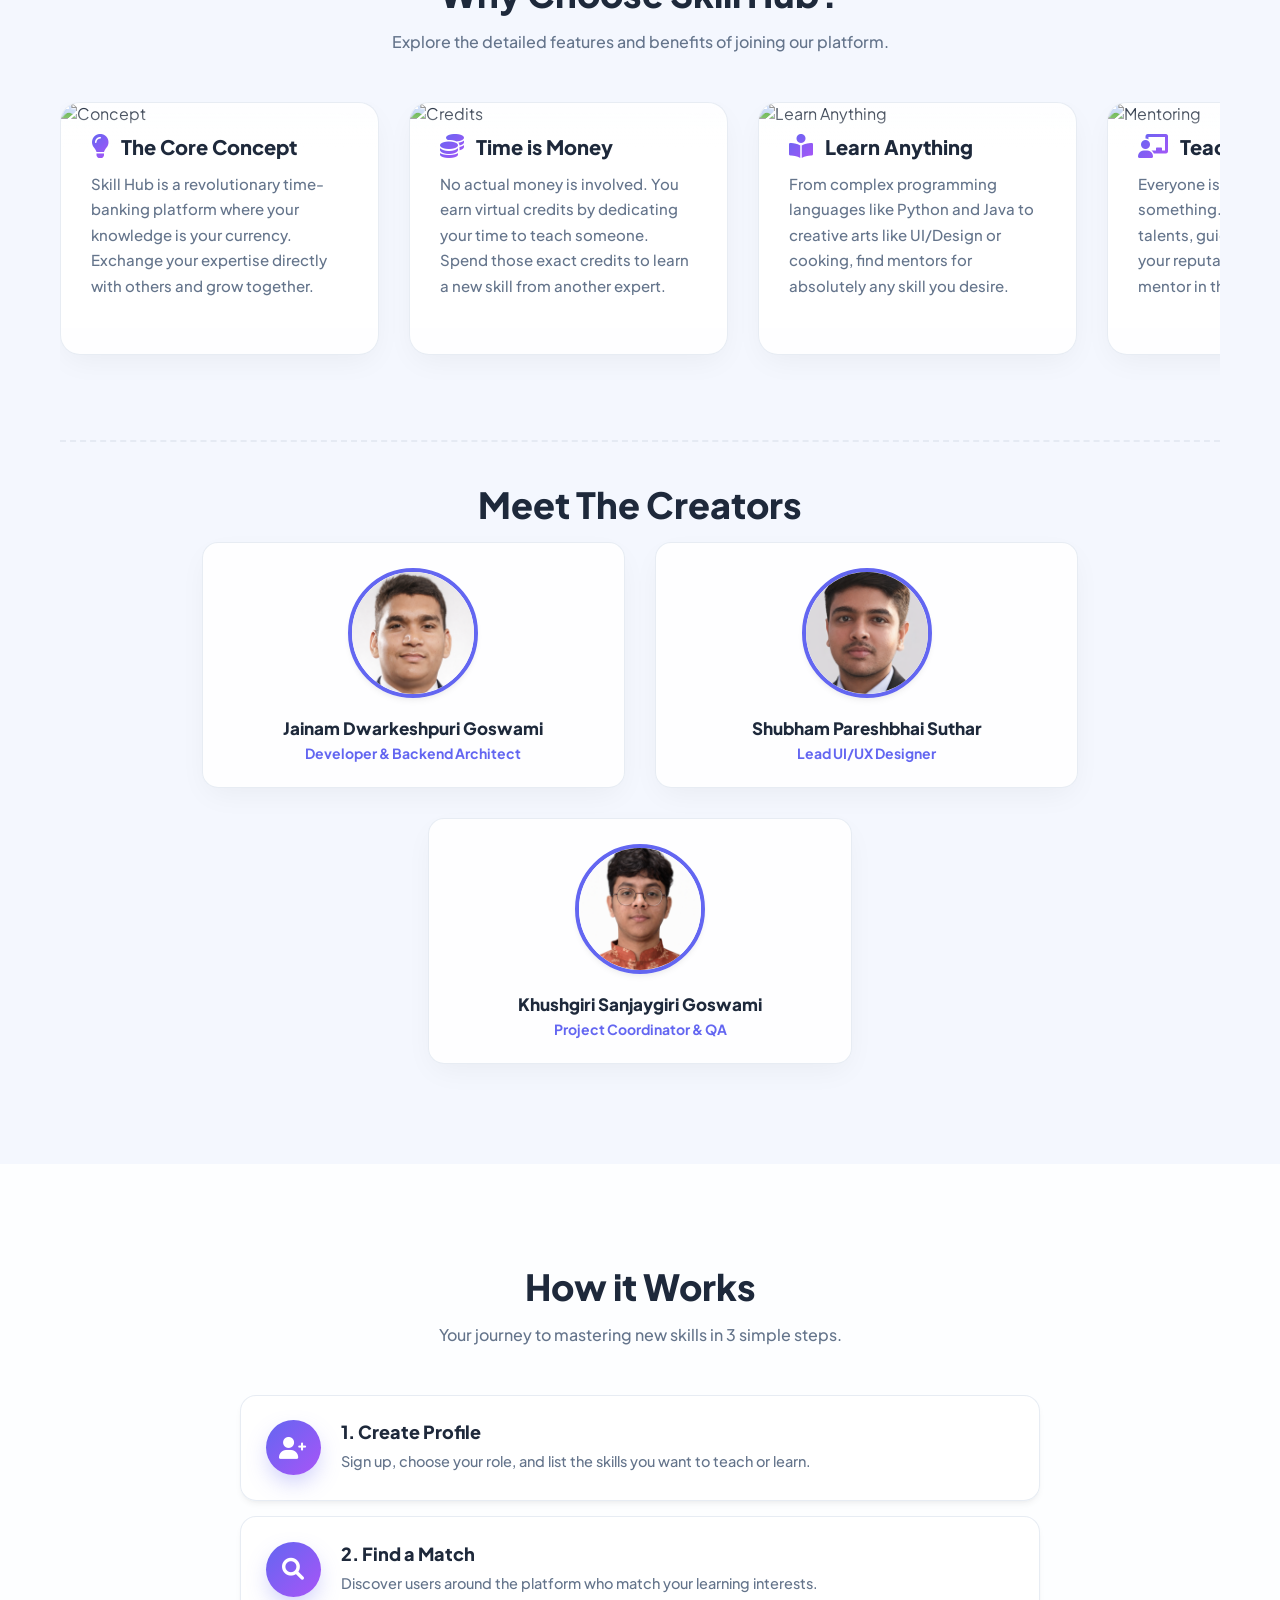
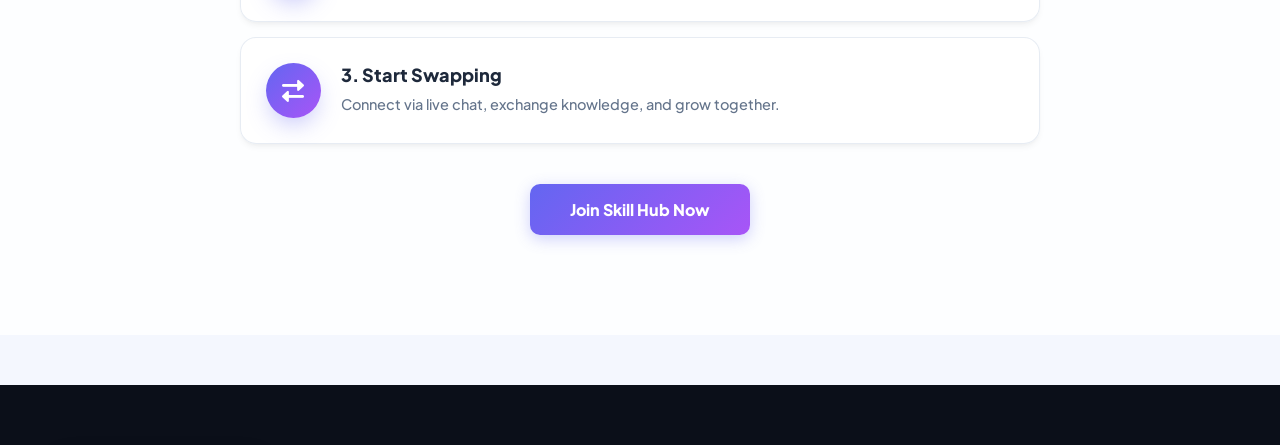
==== commit c81528c2: "Add files via upload" ====
--- a/dashboard.html
+++ b/dashboard.html
@@ -419,8 +419,8 @@
         </div>
     </div>
 
-    <script src="https://cdnjs.cloudflare.com/ajax/libs/socket.io/4.7.5/socket.io.min.js"></script>
-    <script src="config.js?v=23"></script>
-    <script src="dashboard.js?v=23"></script>
+   <script src="https://cdnjs.cloudflare.com/ajax/libs/socket.io/4.7.5/socket.io.min.js"></script>
+    <script src="config.js?v=100"></script>
+    <script src="dashboard.js?v=100"></script>
 </body>
 </html>
